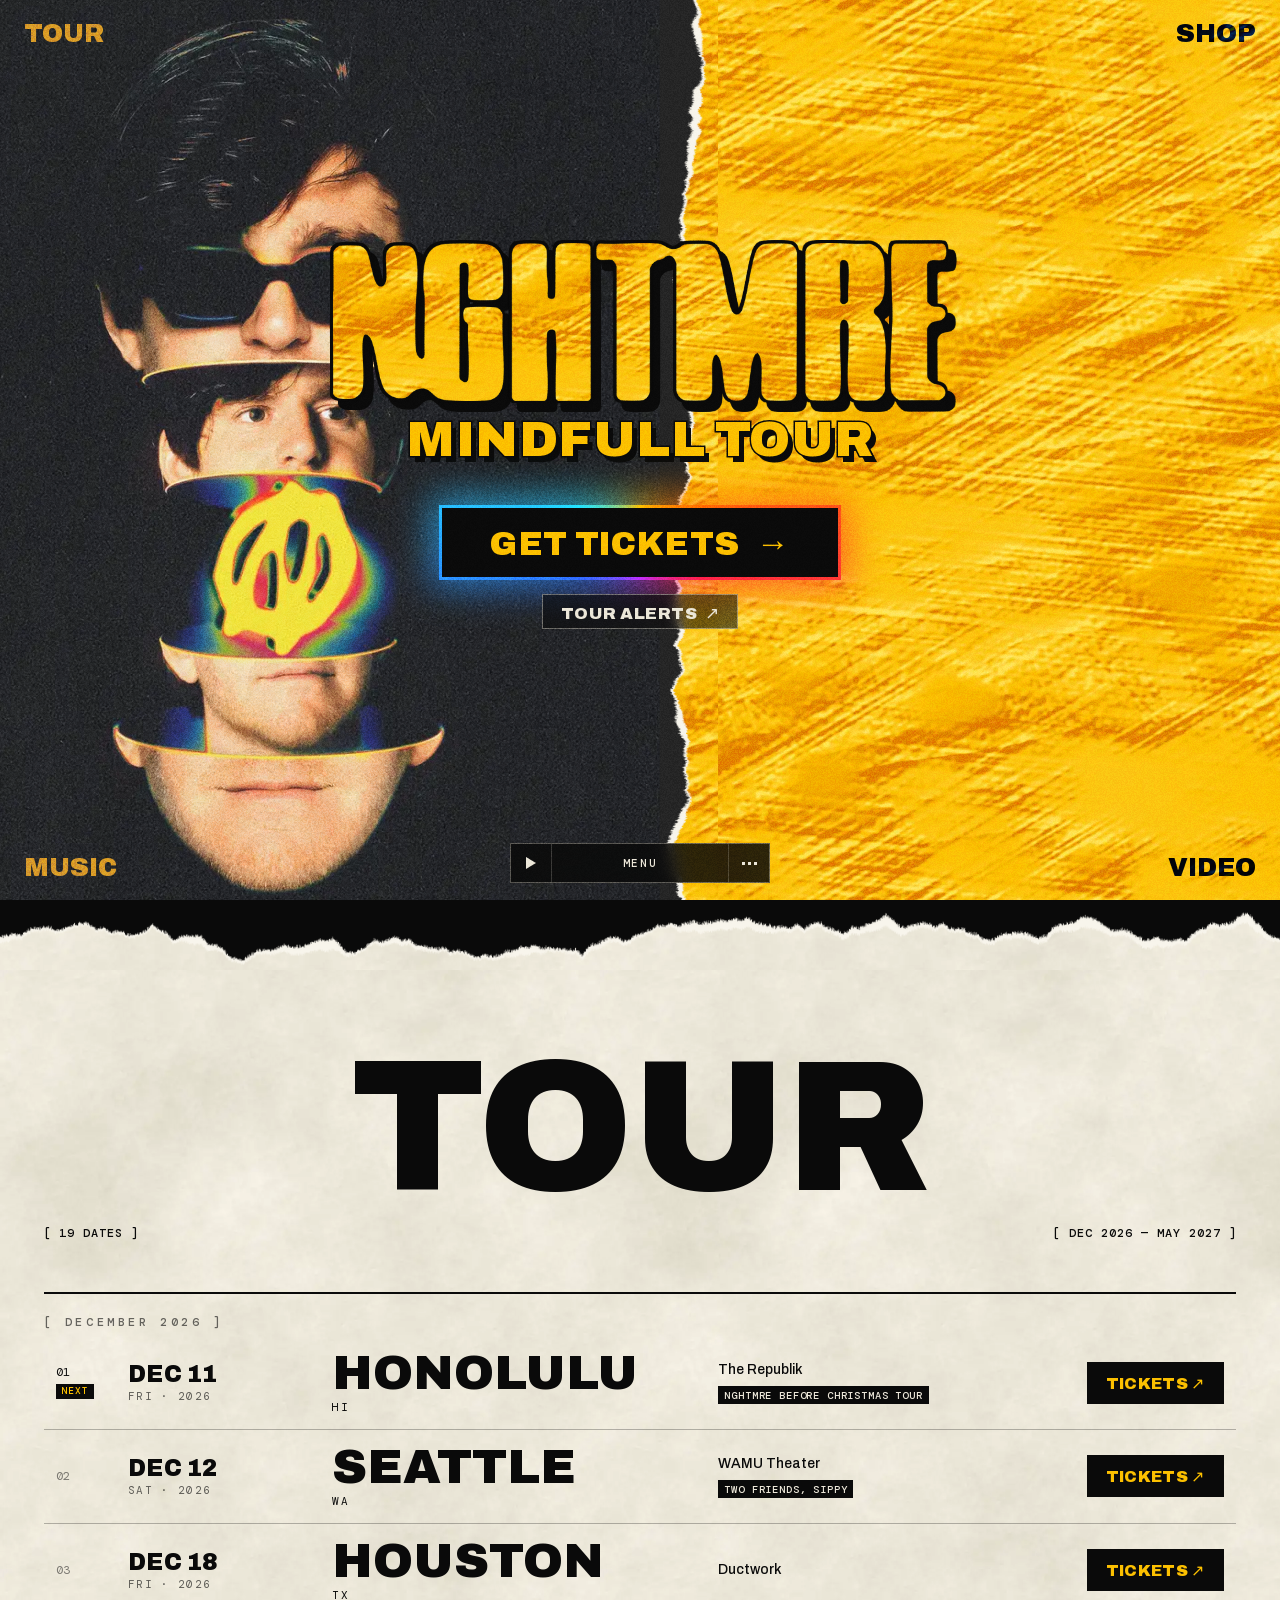
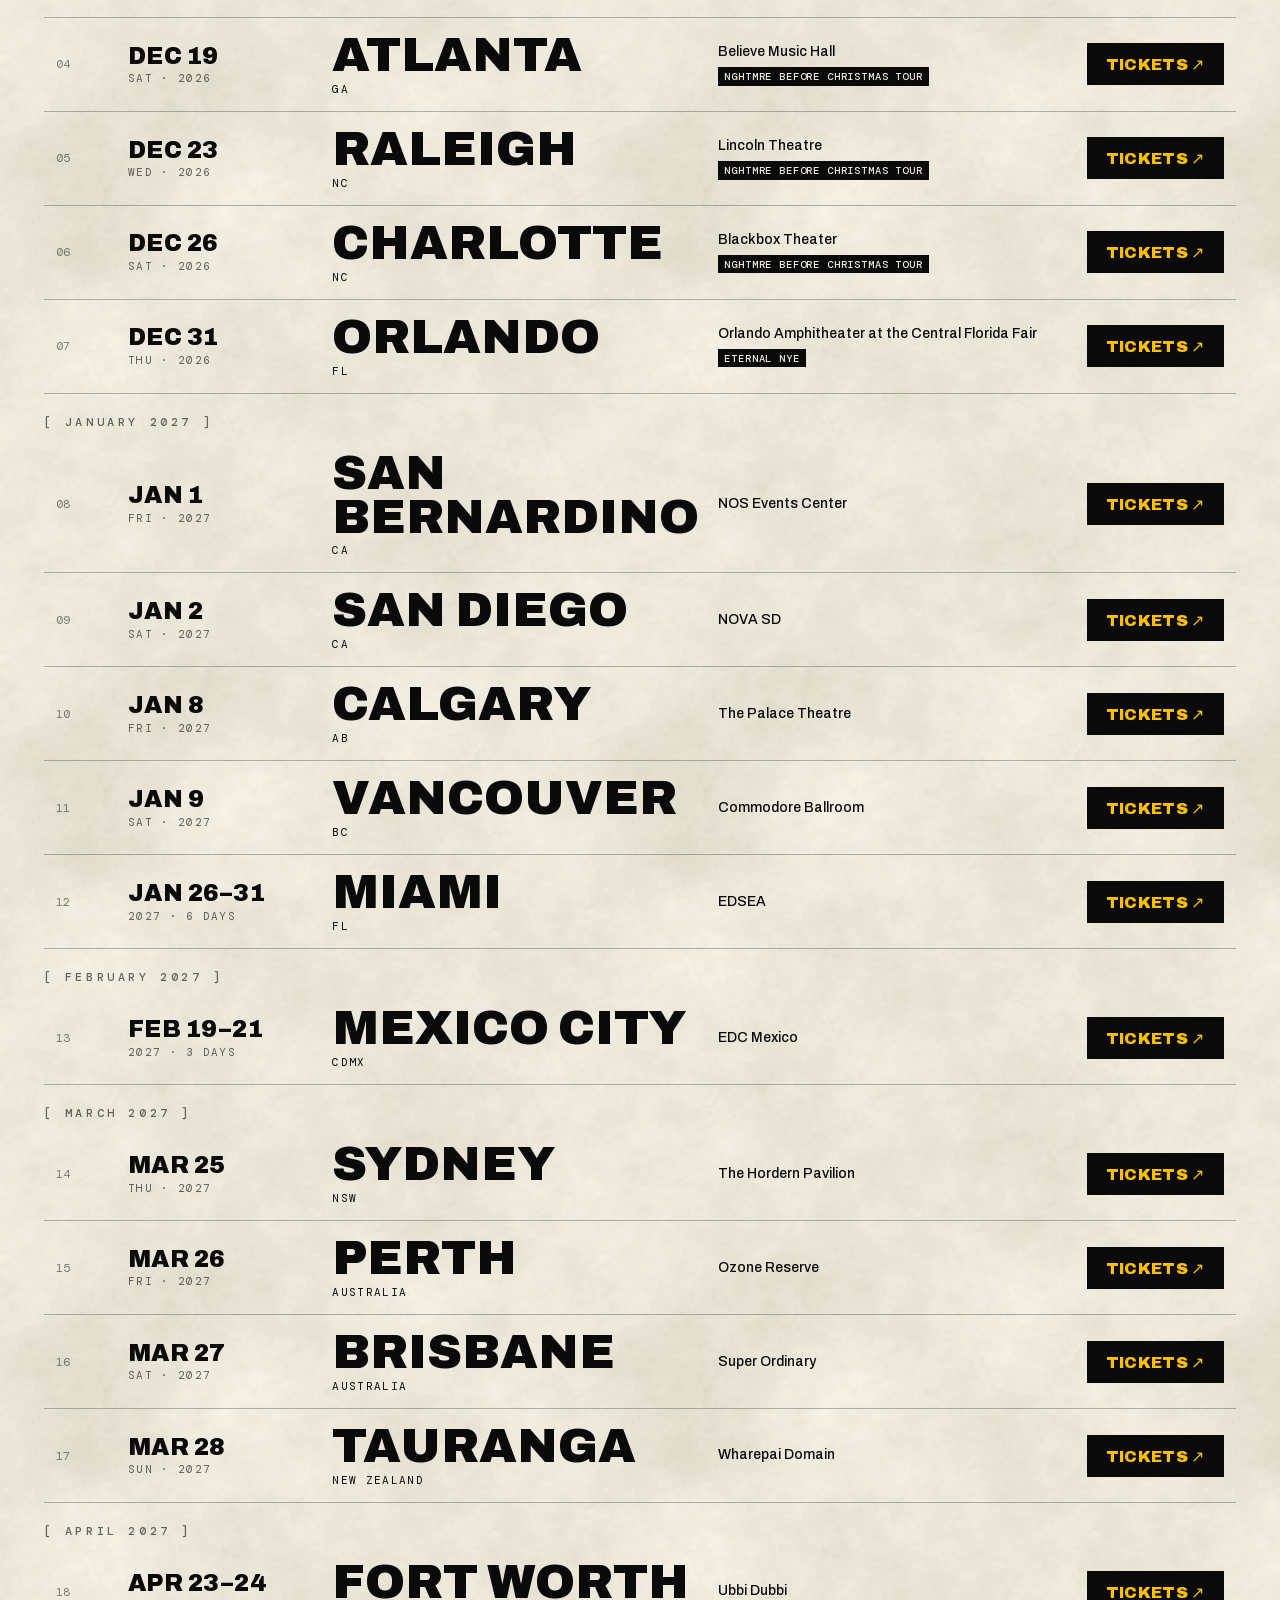
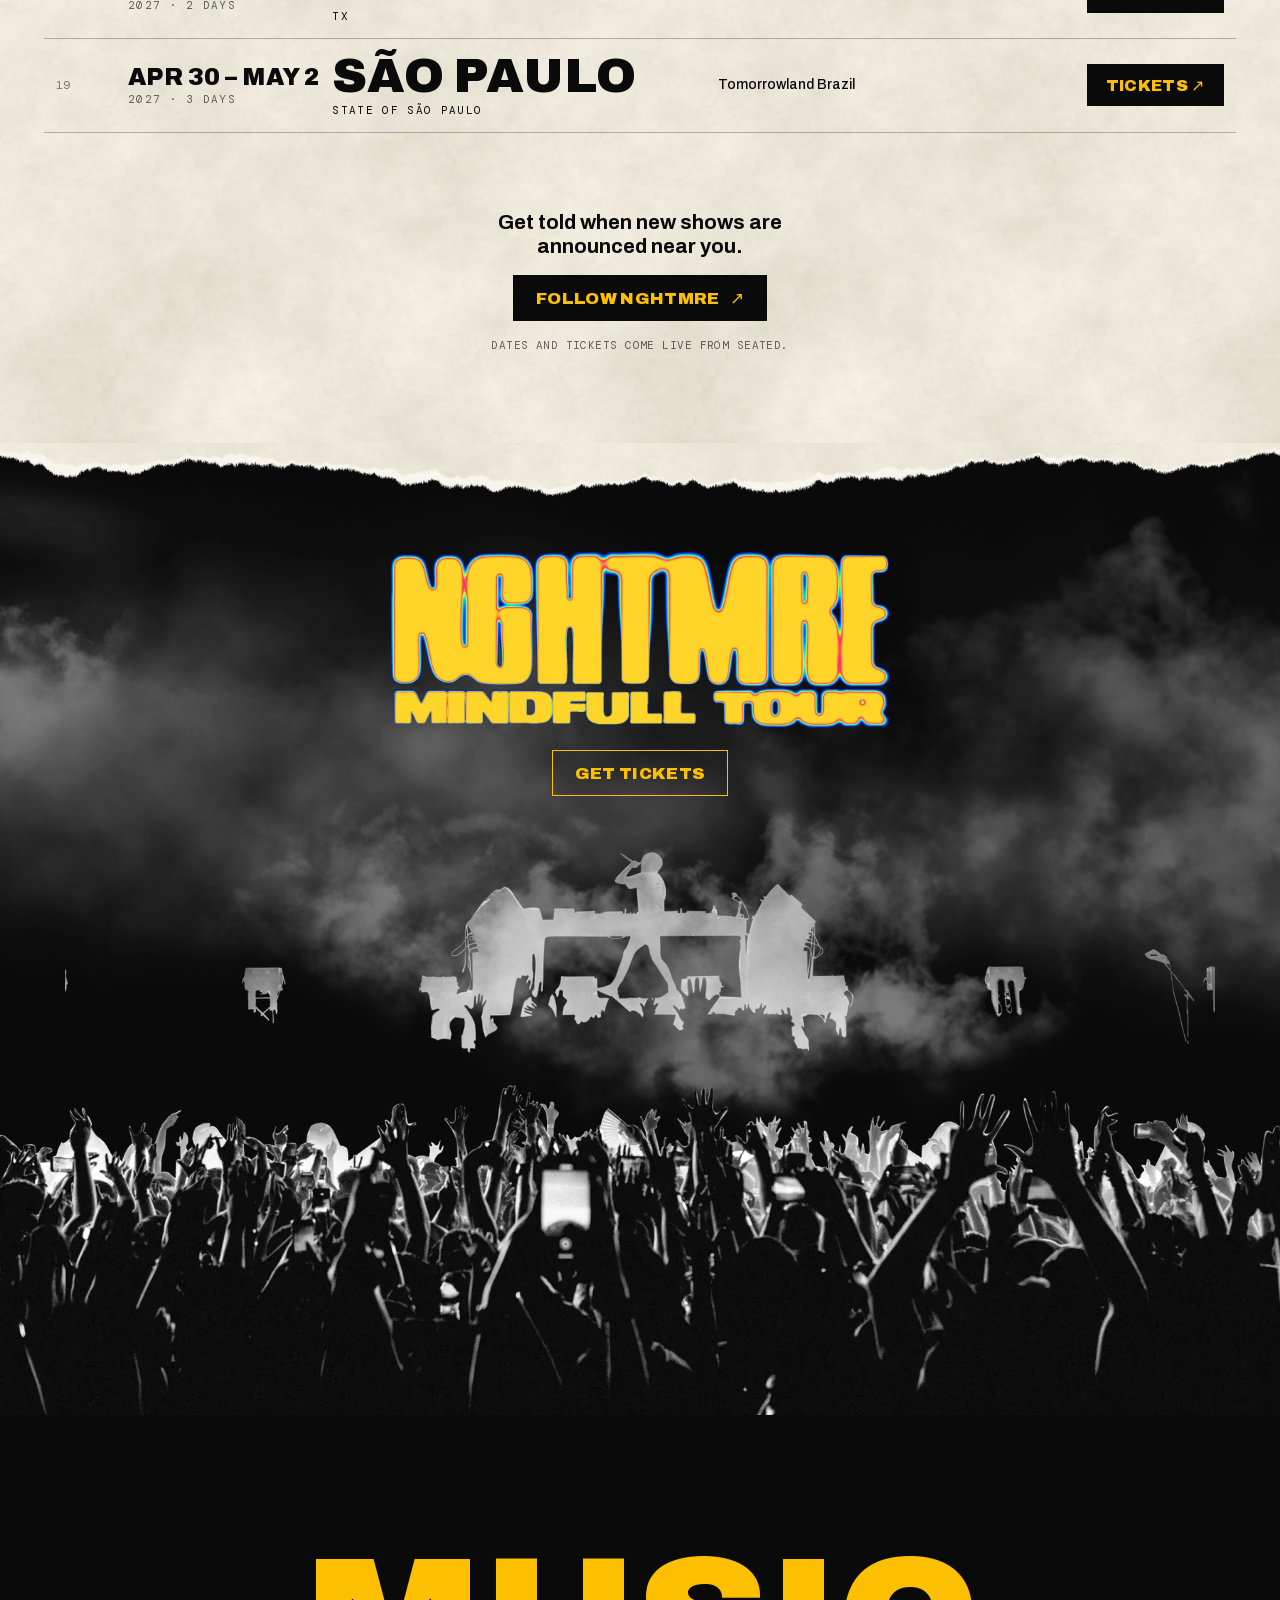
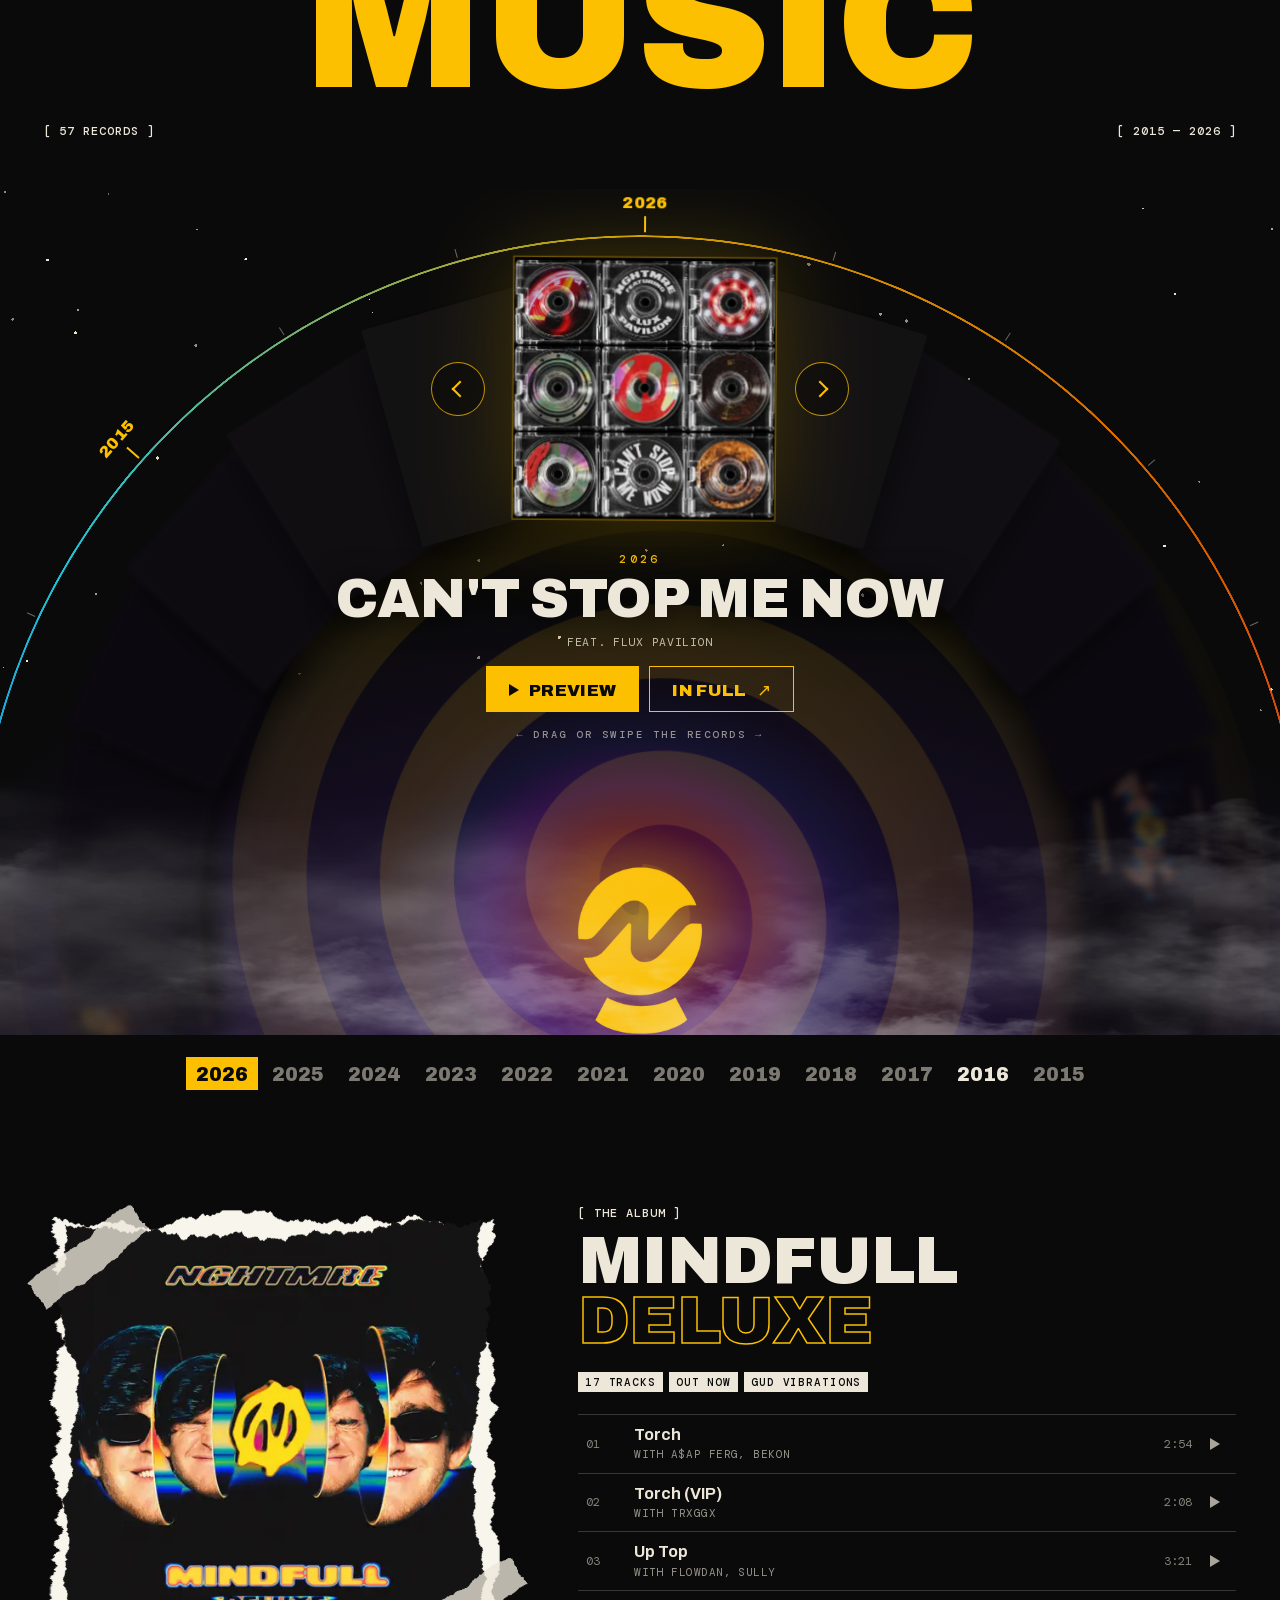
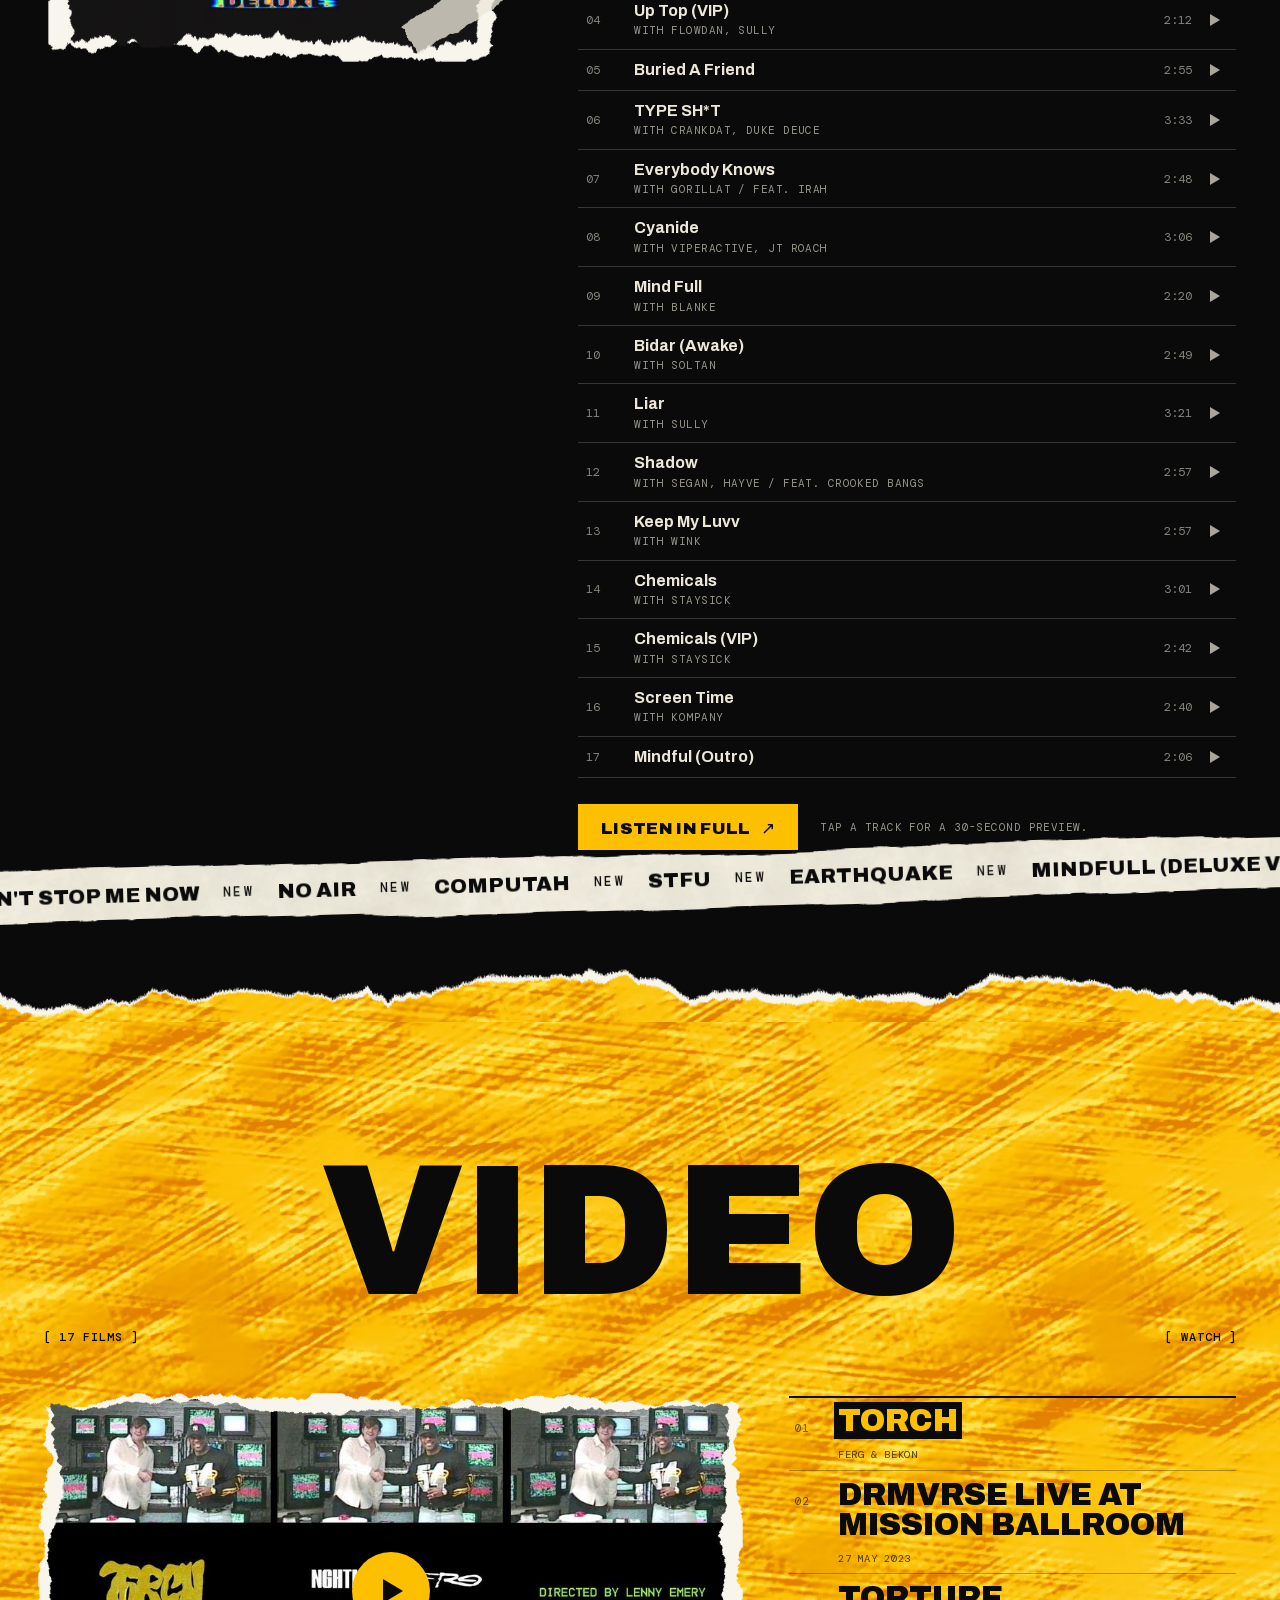
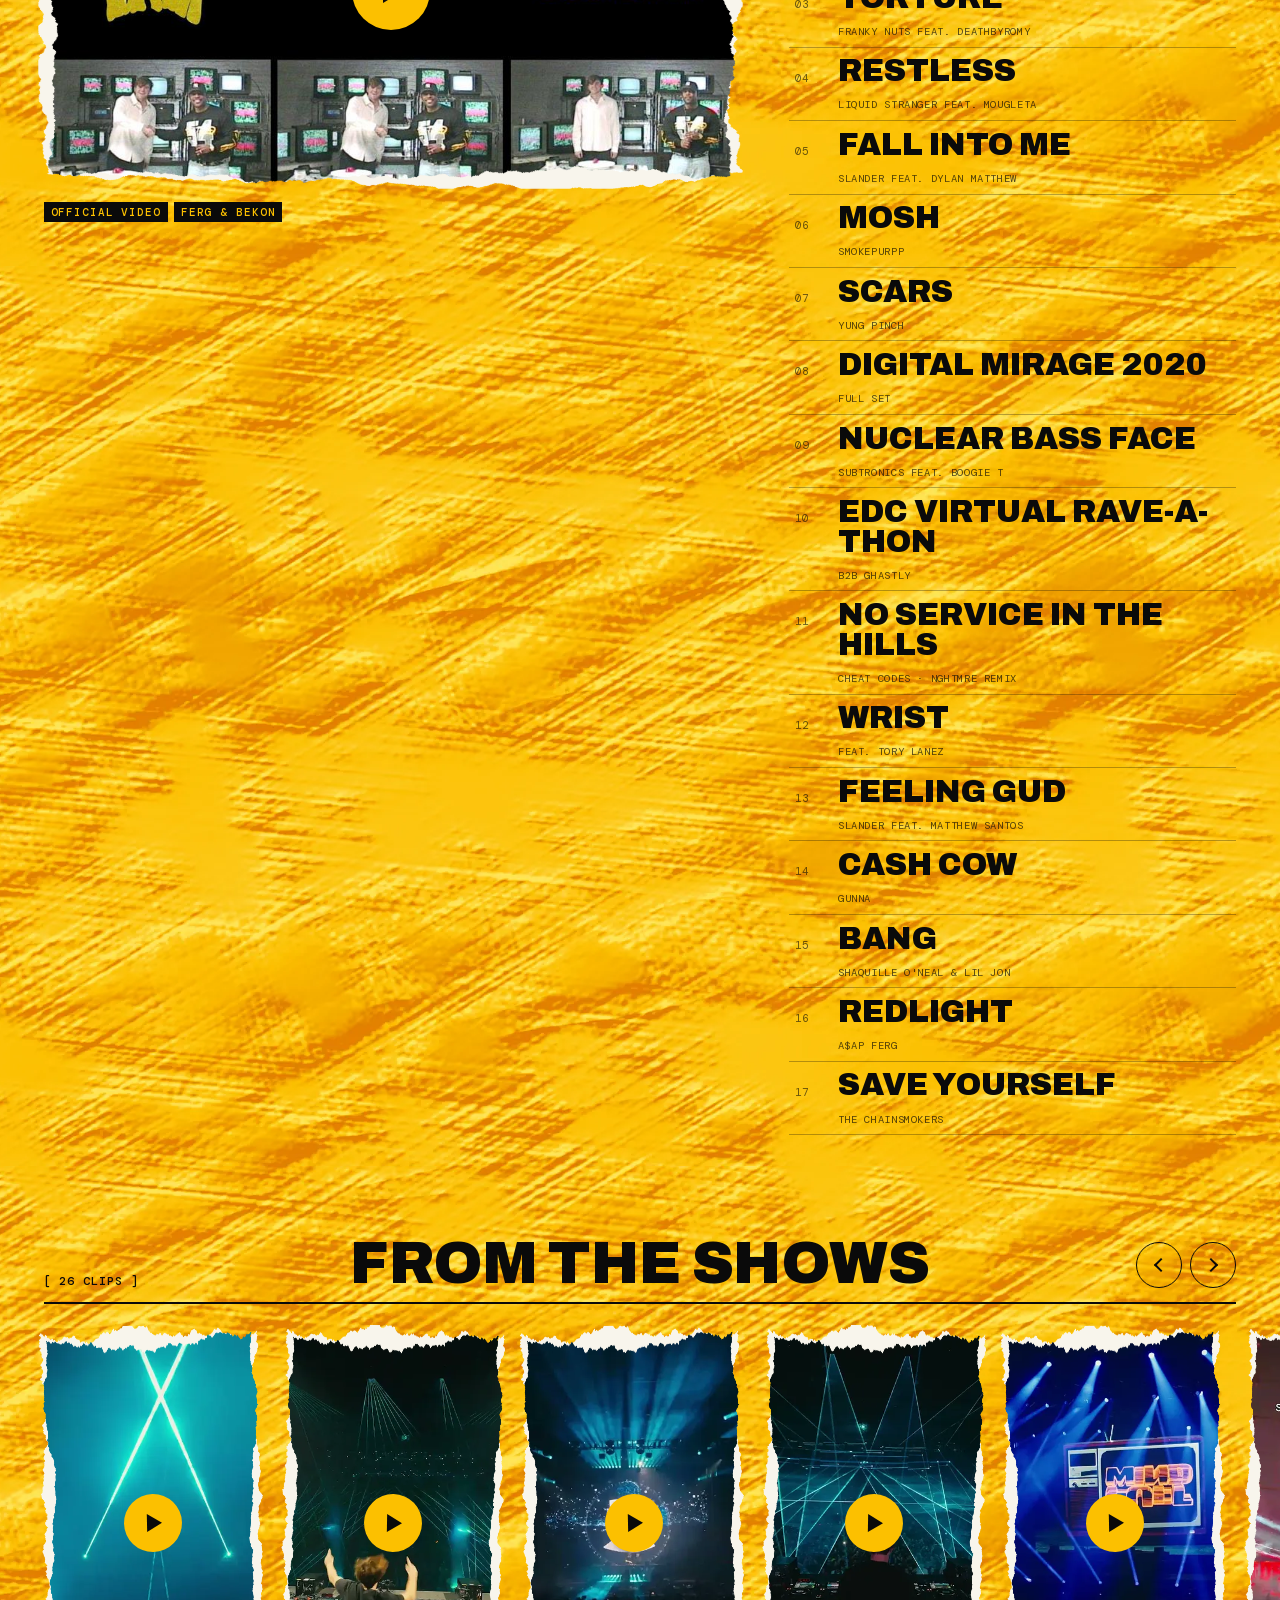
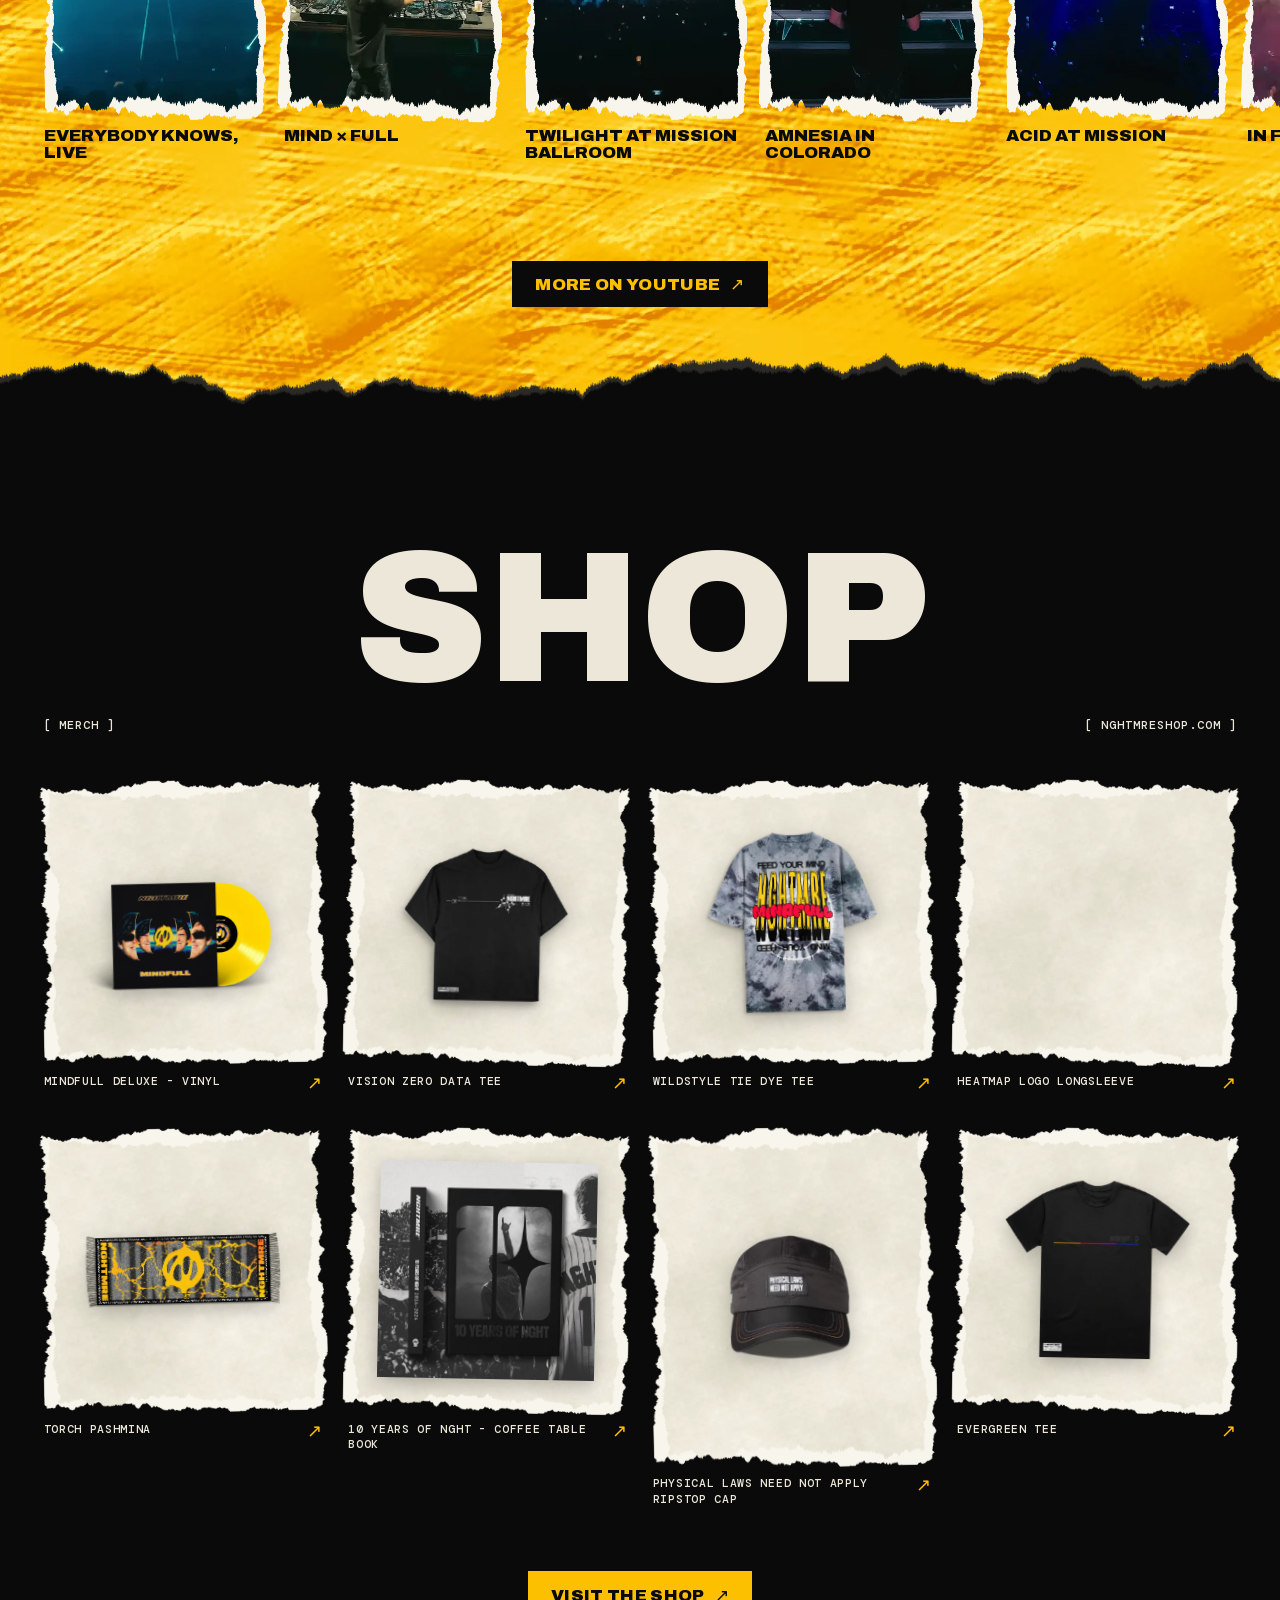
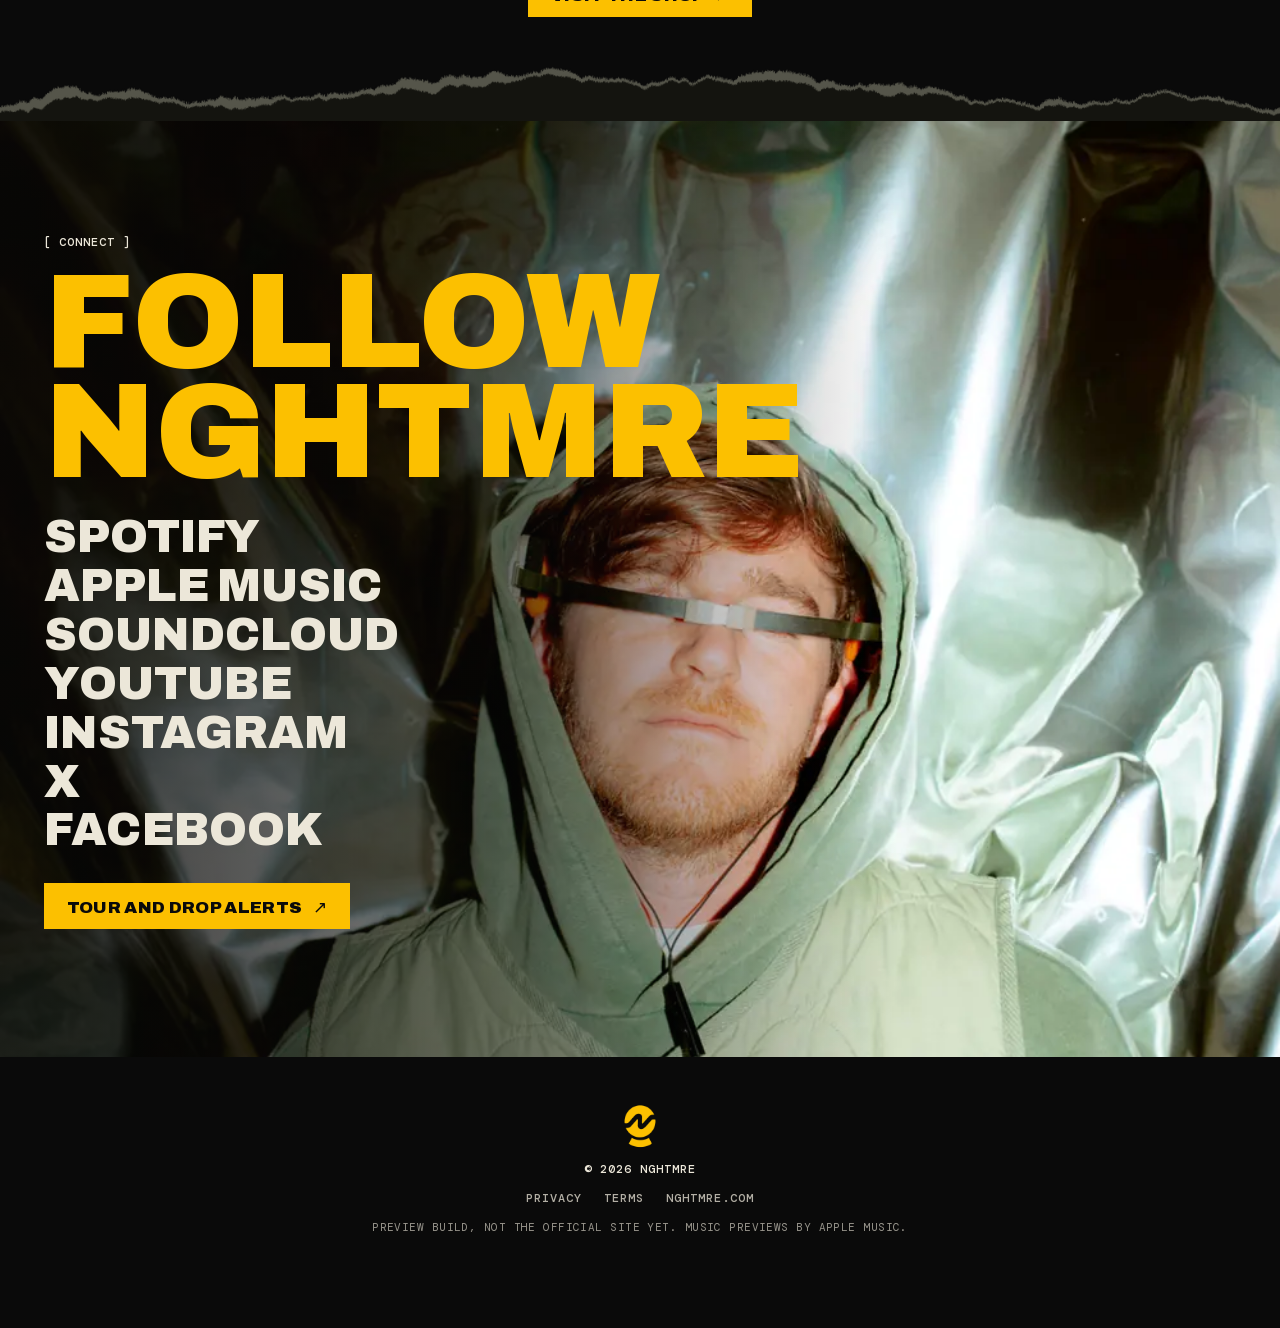
==== opus.html @ 7f33cc97 "Second take: masthead logo, a ticket, a thermal dream, and his orb for the records Landing - Logo is" ====
<!doctype html>
<html lang="en">
<head>
<meta charset="utf-8">
<meta name="viewport" content="width=device-width, initial-scale=1, viewport-fit=cover">
<meta name="robots" content="noindex">
<title>NGHTMRE</title>
<meta name="description" content="NGHTMRE. Mindfull Tour dates and tickets, music, videos and merch.">
<meta property="og:type" content="website">
<meta property="og:title" content="NGHTMRE: Mindfull Tour">
<meta property="og:description" content="Tour dates and tickets, music, videos and merch.">
<meta property="og:image" content="https://samsegan.github.io/nghtmre-site/img/share.jpg">
<meta property="og:image:width" content="1200">
<meta property="og:image:height" content="630">
<meta name="twitter:card" content="summary_large_image">
<meta name="theme-color" content="#0a0a0a">
<link rel="icon" href="data:image/svg+xml,%3Csvg xmlns='http://www.w3.org/2000/svg' viewBox='0 0 32 32'%3E%3Crect width='32' height='32' fill='%23fcc000'/%3E%3Cpath d='M8 23V9h3.400l6.200 8.200V9H21v14h-3.300l-6.300-8.300V23z' fill='%230a0a0a'/%3E%3C/svg%3E">
<link rel="preconnect" href="https://nghtmre.com" crossorigin>
<link rel="preload" href="https://nghtmre.com/cdn/shop/t/16/assets/DusterTM.woff" as="font" type="font/woff2" crossorigin>
<link rel="preload" href="https://nghtmre.com/cdn/shop/t/16/assets/bootzy.woff" as="font" type="font/woff2" crossorigin>
<link rel="preload" as="image" href="img/hero.webp" media="(min-width: 821px)">
<link rel="preload" as="image" href="img/hero-m.webp" media="(max-width: 820px)">
<link rel="stylesheet" href="css/styles-opus.css">
<script>document.documentElement.className = 'js';</script>
</head>
<body>

<a class="skip" href="#tour">Skip to the tour dates</a>

<svg class="defs" width="0" height="0" aria-hidden="true" focusable="false">
  <filter id="dreamwarp" x="-5%" y="-5%" width="110%" height="110%" color-interpolation-filters="sRGB">
    <feTurbulence id="dw-noise" type="fractalNoise" baseFrequency="0.005 0.02" numOctaves="2" seed="4" result="n"/>
    <feDisplacementMap id="dw-map" in="SourceGraphic" in2="n" scale="0" xChannelSelector="R" yChannelSelector="G"/>
  </filter>
</svg>

<!-- once past the dates, tickets stay one tap away -->
<a class="tix tix-float" id="tix-float" href="#tour" aria-hidden="true" tabindex="-1"><span>Get tickets</span></a>

<!-- film grain over everything -->
<div id="grain" aria-hidden="true"></div>

<!-- the four corners, as on nghtmre.com; they invert against whatever is behind them -->
<nav id="nav" aria-label="Sections">
  <a class="corner tl" href="#tour" data-sec="tour">Tour</a>
  <a class="corner tr" href="#shop" data-sec="shop">Shop</a>
  <a class="corner bl" href="#music" data-sec="music">Music</a>
  <a class="corner br" href="#video" data-sec="video">Video</a>
  <a class="nav-logo" href="#top" aria-label="NGHTMRE: back to the top"></a>
</nav>

<!-- the bag: what is picked from the shop, checked out on nghtmreshop.com -->
<button class="bag-btn" id="bag-btn" type="button" aria-controls="bag" aria-expanded="false" hidden>Bag <b id="bag-n">0</b></button>
<div class="bag" id="bag" role="dialog" aria-label="Your bag" hidden>
  <div class="bag-head">
    <span>Your bag</span>
    <button class="bag-x" type="button" aria-label="Close the bag">&times;</button>
  </div>
  <ul class="bag-list" id="bag-list"></ul>
  <div class="bag-foot">
    <p class="bag-sum"><span>Subtotal</span> <b id="bag-sum">$0</b></p>
    <a class="btn y solid bag-go" id="bag-go" href="https://nghtmreshop.com/cart" target="_blank" rel="noopener">Check out <span aria-hidden="true">&nearr;</span></a>
    <p class="fine">Checkout is on nghtmreshop.com, NGHTMRE's own store. Shipping and tax are added there.</p>
  </div>
</div>

<!-- bottom centre: the player and the dial -->
<div id="dock">
  <button class="dock-play" type="button" aria-label="Play a preview"><i aria-hidden="true"></i></button>
  <button class="dock-label" type="button" aria-expanded="false" aria-controls="dial">
    <span class="dock-text">Menu</span>
  </button>
  <button class="dock-more" type="button" aria-label="Open the menu" aria-expanded="false" aria-controls="dial"><i aria-hidden="true"></i></button>
  <span class="dock-bar" aria-hidden="true"></span>
</div>

<div id="dial" role="dialog" aria-label="Menu" hidden>
  <div class="dial-head">
    <span class="dial-sq" aria-hidden="true"></span>
    <span class="dial-title">NGHTMRE</span>
    <button class="dial-x" type="button" aria-label="Close the menu">&times;</button>
  </div>
  <div class="dial-face">
    <div class="dial-wheel">
      <a href="#tour" data-sec="tour"><b>1.</b> Tour</a>
      <a href="#music" data-sec="music"><b>2.</b> Music</a>
      <a href="#video" data-sec="video"><b>3.</b> Video</a>
      <a href="#shop" data-sec="shop"><b>4.</b> Shop</a>
      <a href="#connect" data-sec="connect"><b>5.</b> Connect</a>
      <a href="#top" data-sec="top">Top</a>
    </div>
    <span class="dial-ring" aria-hidden="true"></span>
    <span class="dial-dot" aria-hidden="true"></span>
    <button class="dial-play" type="button" aria-label="Play a preview"><i aria-hidden="true"></i></button>
  </div>
  <p class="dial-now"><span class="dial-now-k">Now</span> <span class="dial-now-v">Nothing playing</span></p>
  <div class="dial-foot">
    <a href="#tour">Tickets</a>
    <span class="dial-mark" aria-hidden="true"></span>
    <a href="https://laylo.com/nghtmre" target="_blank" rel="noopener">Follow</a>
  </div>
</div>

<main>

<div class="stack">

  <!-- ============ LANDING ============ -->
  <section id="top" class="hero" data-sec="top">
    <div class="hero-photo">
      <picture>
        <source media="(max-width: 820px)" srcset="img/hero-m.webp">
        <img src="img/hero.webp" alt="NGHTMRE: a portrait cut into stacked slices, with a melting smiley in the middle" width="1800" height="1800" fetchpriority="high">
      </picture>
    </div>
    <div class="hero-paint"><span class="vtear" aria-hidden="true"></span></div>

    <!-- the dream: a spiral and echoes of the logo, shown while it plays -->
    <svg class="hero-swirl" id="hero-swirl" viewBox="-100 -100 200 200" aria-hidden="true"></svg>
    <div class="hero-echo" id="hero-echo" aria-hidden="true"></div>

    <!-- the middle of the landing: his logo and the tour (tap them to dream), then tickets -->
    <div class="hero-lock">
      <h1 class="sr">NGHTMRE: Mindfull Tour</h1>
      <button class="hero-dream" id="hero-dream" type="button" aria-label="NGHTMRE, Mindfull Tour. Tap to dream.">
        <span class="hero-logo" aria-hidden="true"><i></i></span>
        <span class="hero-tour" aria-hidden="true">Mindfull Tour</span>
      </button>
      <div class="hero-btns">
        <a class="tix" href="#tour"><span>Get tickets <i aria-hidden="true">&rarr;</i></span></a>
        <a class="hero-alerts" href="https://laylo.com/nghtmre/A9tr65" target="_blank" rel="noopener">Tour alerts <span aria-hidden="true">&nearr;</span></a>
      </div>
    </div>
  </section>

  <!-- ============ TOUR ============ -->
  <section id="tour" class="tour" data-sec="tour">
    <span class="tear top a paper" aria-hidden="true"></span>

    <header class="sec-head">
      <p class="label" id="tour-count">[ Dates ]</p>
      <h2 class="mega">Tour</h2>
      <p class="label r" id="tour-span">[ 2026 &mdash; 27 ]</p>
    </header>

    <ol class="shows" id="shows">
      <li class="shows-wait">
        <a href="https://nghtmre.com/pages/tour">The dates are on nghtmre.com <span aria-hidden="true">&nearr;</span></a>
      </li>
    </ol>

    <div class="tour-foot">
      <p>Get told when new shows are announced near you.</p>
      <a class="btn solid" href="https://laylo.com/nghtmre" target="_blank" rel="noopener">Follow NGHTMRE <span aria-hidden="true">&nearr;</span></a>
      <p class="fine">Dates and tickets come live from Seated.</p>
    </div>

    <!-- the stage, the fog and the crowd from nghtmre.com -->
    <div class="scene" id="scene">
      <span class="tear bottom b paper" aria-hidden="true"></span>
      <img class="scene-stage" src="img/stage.webp" alt="" width="1600" height="1066" loading="lazy">
      <img class="scene-fog" src="img/fog.webp" alt="" width="1400" height="738" loading="lazy">
      <div class="scene-copy">
        <img class="scene-title" src="img/tour-title.webp" alt="NGHTMRE Mindfull Tour" width="1300" height="459" loading="lazy">
        <a class="btn y" href="#tour">Get tickets</a>
      </div>
      <img class="scene-crowd" src="img/crowd.webp" alt="" width="1800" height="1200" loading="lazy">
    </div>
  </section>

</div>

<!-- ============ MUSIC ============ -->
<section id="music" class="music" data-sec="music">
  <header class="sec-head">
    <p class="label" id="music-count">[ Records ]</p>
    <h2 class="mega">Music</h2>
    <p class="label r">[ 2015 &mdash; 2026 ]</p>
  </header>

  <!-- every record, on a wheel that turns round his crystal ball -->
  <div class="dream" id="dream">
    <div class="dream-stage" id="dream-stage" tabindex="0" aria-roledescription="carousel" aria-label="Every record. Drag or swipe sideways, or use the left and right arrow keys, to turn the wheel.">
      <span class="dream-sky" aria-hidden="true"></span>
      <svg class="dream-swirl" id="dream-swirl" viewBox="-100 -100 200 200" aria-hidden="true"><g class="sw-idle"><g class="sw-play" id="dream-arm"></g></g></svg>
      <div class="dream-rim" id="dream-rim" aria-hidden="true"></div>
      <span class="dream-ball" aria-hidden="true"></span>
      <ul class="dream-wheel" id="dream-wheel"></ul>
      <img class="dream-fog f1" src="img/fog.webp" alt="" width="1400" height="738" loading="lazy">
      <img class="dream-fog f2" src="img/fog.webp" alt="" width="1400" height="738" loading="lazy">
      <button class="dream-turn back" type="button" aria-label="Turn the wheel back one record"><i aria-hidden="true"></i></button>
      <button class="dream-turn fwd" type="button" aria-label="Turn the wheel on one record"><i aria-hidden="true"></i></button>
      <div class="dream-now" id="dream-now" aria-live="polite">
        <p class="dream-when" id="dream-when"></p>
        <h3 class="dream-title" id="dream-title"></h3>
        <p class="dream-who" id="dream-who"></p>
        <div class="dream-btns">
          <button class="btn y solid" type="button" id="dream-play"><span class="dp-i" aria-hidden="true"></span><span class="dp-t">Preview</span></button>
          <a class="btn y" id="dream-link" href="#" target="_blank" rel="noopener">In full <span aria-hidden="true">&nearr;</span></a>
        </div>
        <p class="dream-hint" aria-hidden="true"><span>&larr;</span> Drag or swipe the records <span>&rarr;</span></p>
      </div>
    </div>
    <ol class="dream-years" id="dream-years" aria-label="Jump to a year"></ol>
  </div>

  <div class="album" id="album">
    <div class="album-art">
      <div class="torn sq">
        <img id="album-img" src="art/mindfull-deluxe-version.webp" alt="MINDFULL (Deluxe Version) cover" width="520" height="520">
      </div>
      <span class="tape t1" aria-hidden="true"></span>
      <span class="tape t2" aria-hidden="true"></span>
    </div>
    <div class="album-body">
      <p class="label">[ The album ]</p>
      <h3 class="album-title">Mindfull <em>Deluxe</em></h3>
      <ul class="specs" id="album-specs">
        <li><span>17 tracks</span></li>
        <li><span>Out now</span></li>
        <li><span>Gud Vibrations</span></li>
      </ul>
      <ol class="tracks" id="tracks"></ol>
      <div class="album-foot">
        <a class="btn y solid" id="album-link" href="https://album.link/i/1887643726" target="_blank" rel="noopener">Listen in full <span aria-hidden="true">&nearr;</span></a>
        <p class="fine">Tap a track for a 30-second preview.</p>
      </div>
    </div>
  </div>

  <!-- the same records as a grid, for ?records=grid -->
  <div class="grid-view" id="grid-view" hidden>
    <div class="cat-head">
      <p class="label">[ Every record ]</p>
      <p class="label r">Tap a sleeve to hear it</p>
    </div>
    <ul class="cat" id="cat"></ul>
    <div class="cat-more">
      <button class="btn y" type="button" id="cat-all">View all</button>
    </div>
  </div>
</section>

<!-- torn strip of the newest records -->
<div class="strip" aria-hidden="true"><div class="strip-in"><div class="strip-run" id="strip-run"></div></div></div>

<!-- ============ VIDEO ============ -->
<section id="video" class="video" data-sec="video">
  <span class="tear top c paint" aria-hidden="true"></span>

  <header class="sec-head">
    <p class="label" id="video-count">[ Films ]</p>
    <h2 class="mega">Video</h2>
    <p class="label r">[ Watch ]</p>
  </header>

  <div class="vid">
    <div class="vid-stage">
      <div class="torn wide" id="vid-frame"></div>
      <p class="vid-meta" id="vid-meta"></p>
    </div>
    <ol class="vid-list" id="vid-list"></ol>
  </div>
  <!-- his YouTube Shorts: moments from the shows, played in the page -->
  <div class="clips" id="clips">
    <div class="clips-head">
      <p class="label" id="clips-count">[ Clips ]</p>
      <h3 class="clips-title">From the shows</h3>
      <div class="clips-turn">
        <button type="button" class="clips-b back" aria-label="Earlier clips"><i aria-hidden="true"></i></button>
        <button type="button" class="clips-b fwd" aria-label="More clips"><i aria-hidden="true"></i></button>
      </div>
    </div>
    <ul class="clips-run" id="clips-run"></ul>
  </div>

  <div class="vid-more">
    <a class="btn solid" href="https://www.youtube.com/@NGHTMRE" target="_blank" rel="noopener">More on YouTube <span aria-hidden="true">&nearr;</span></a>
  </div>
</section>

<!-- ============ SHOP ============ -->
<section id="shop" class="shop" data-sec="shop">
  <span class="tear top a ink" aria-hidden="true"></span>

  <header class="sec-head">
    <p class="label">[ Merch ]</p>
    <h2 class="mega">Shop</h2>
    <p class="label r" id="shop-state">[ nghtmreshop.com ]</p>
  </header>

  <ul class="merch" id="merch"></ul>
  <div class="shop-more">
    <a class="btn y solid" href="https://nghtmreshop.com" target="_blank" rel="noopener">Visit the shop <span aria-hidden="true">&nearr;</span></a>
  </div>
</section>

<!-- ============ CONNECT ============ -->
<section id="connect" class="connect" data-sec="connect">
  <span class="tear top b foil" aria-hidden="true"></span>
  <picture class="connect-bg">
    <source media="(max-width: 820px)" srcset="img/foil-m.webp">
    <img src="img/foil.webp" alt="NGHTMRE in a green hooded jacket and a visor, in front of crumpled silver foil" width="2000" height="1604" loading="lazy">
  </picture>

  <div class="connect-in">
    <p class="label">[ Connect ]</p>
    <h2 class="connect-title">Follow<br>NGHTMRE</h2>
    <ul class="socials">
      <li><a href="https://open.spotify.com/artist/76M2Ekj8bG8W7X2nbx2CpF" target="_blank" rel="noopener"><span>Spotify</span></a></li>
      <li><a href="https://music.apple.com/us/artist/nghtmre/910641213" target="_blank" rel="noopener"><span>Apple Music</span></a></li>
      <li><a href="https://soundcloud.com/nghtmre" target="_blank" rel="noopener"><span>SoundCloud</span></a></li>
      <li><a href="https://www.youtube.com/@NGHTMRE" target="_blank" rel="noopener"><span>YouTube</span></a></li>
      <li><a href="https://www.instagram.com/nghtmre" target="_blank" rel="noopener"><span>Instagram</span></a></li>
      <li><a href="https://twitter.com/NGHTMRE" target="_blank" rel="noopener"><span>X</span></a></li>
      <li><a href="https://www.facebook.com/nghtmre/" target="_blank" rel="noopener"><span>Facebook</span></a></li>
    </ul>
    <a class="btn y solid" href="https://laylo.com/nghtmre" target="_blank" rel="noopener">Tour and drop alerts <span aria-hidden="true">&nearr;</span></a>
  </div>
</section>

</main>

<footer class="foot">
  <span class="foot-mark" aria-hidden="true"></span>
  <p>&copy; <span id="year">2026</span> NGHTMRE</p>
  <p class="foot-links">
    <a href="https://nghtmre.com/pages/privacy-policy" target="_blank" rel="noopener">Privacy</a>
    <a href="https://nghtmre.com/pages/terms-of-service" target="_blank" rel="noopener">Terms</a>
    <a href="https://nghtmre.com/" target="_blank" rel="noopener">nghtmre.com</a>
  </p>
  <p class="fine">Preview build, not the official site yet. Music previews by Apple Music.</p>
</footer>

<noscript><p class="noscript">This page fills in its dates, records and videos with JavaScript. Everything is also on <a href="https://nghtmre.com/">nghtmre.com</a>.</p></noscript>

<script src="js/data-opus.js"></script>
<script src="js/app-opus.js"></script>
</body>
</html>
---- css/styles-opus.css ----
/* NGHTMRE. Yellow on black from nghtmre.com; torn paper and thick paint after
   dieantwoord.com; big type, bracket labels and the sheet that slides over the
   picture after indigo-laboratory.it; the dial and hairline panels after
   theearthcries.com. */

/* NGHTMRE's own type, loaded from nghtmre.com where his licence covers it:
   DusterTM (the wide titles: MUSIC, VIDEOS, 2026 TOUR), Bootzy (the corner
   links and buttons, "FOLLOW NGHTMRE") and Alte Haas Grotesk (the tour list).
   Archivo stays as the fallback if nghtmre.com's files ever move. */
@font-face { font-family: "DusterTM"; src: url(https://nghtmre.com/cdn/shop/t/16/assets/DusterTM.woff), url(https://nghtmre.com/cdn/shop/t/16/assets/DusterTM.otf); font-weight: 1 1000; font-display: swap; }
@font-face { font-family: "Bootzy"; src: url(https://nghtmre.com/cdn/shop/t/16/assets/bootzy.woff), url(https://nghtmre.com/cdn/shop/t/16/assets/Bootzy.otf); font-weight: 1 1000; font-display: swap; }
@font-face { font-family: "Alte Haas Grotesk"; src: url(https://nghtmre.com/cdn/shop/t/16/assets/AlteHaasGroteskRegular.woff); font-weight: 1 599; font-display: swap; }
@font-face { font-family: "Alte Haas Grotesk"; src: url(https://nghtmre.com/cdn/shop/t/16/assets/AlteHaasGroteskBold.woff); font-weight: 600 1000; font-display: swap; }
@font-face { font-family: "Archivo"; src: url(../fonts/archivo-var.woff2) format("woff2"); font-weight: 100 900; font-stretch: 62% 125%; font-display: swap; }
@font-face { font-family: "DM Mono"; src: url(../fonts/dm-mono-400.woff2) format("woff2"); font-weight: 400; font-display: swap; }
@font-face { font-family: "DM Mono"; src: url(../fonts/dm-mono-500.woff2) format("woff2"); font-weight: 500; font-display: swap; }

:root {
  --y: #fcc000;
  --ink: #0a0a0a;
  --paper: #ece7d9;
  --fibre: #f8f5ec;
  --line: rgba(236, 231, 217, .2);
  --sans: "Alte Haas Grotesk", "Archivo", "Helvetica Neue", Arial, sans-serif;
  --wide: "DusterTM", "Archivo", "Arial Black", sans-serif;     /* his titles */
  --tall: "Bootzy", "Archivo", "Arial Narrow", sans-serif;      /* his links and buttons */
  --mono: "DM Mono", ui-monospace, "SF Mono", Menlo, monospace;
  --pad: clamp(16px, 3.4vw, 56px);
  --th: clamp(40px, 5.4vw, 84px);          /* height of a torn edge */
  --edge: clamp(14px, 1.3vw, 22px);        /* corner labels' distance from the screen edge */
}

*, *::before, *::after { box-sizing: border-box; }
html { -webkit-text-size-adjust: 100%; scroll-behavior: smooth; scroll-padding-top: 0; }
body { margin: 0; background: var(--ink); color: var(--paper); font-family: var(--sans); font-size: 16px; line-height: 1.4; -webkit-font-smoothing: antialiased; font-synthesis: none; overflow-x: hidden; }
img { display: block; max-width: 100%; height: auto; }
a { color: inherit; }
button { font: inherit; color: inherit; background: none; border: 0; padding: 0; cursor: pointer; }
h1, h2, h3, p, ul, ol { margin: 0; padding: 0; }
ul, ol { list-style: none; }
:focus-visible { outline: 2px solid currentColor; outline-offset: 3px; }
::selection { background: var(--y); color: var(--ink); }

.sr { position: absolute; width: 1px; height: 1px; overflow: hidden; clip-path: inset(50%); white-space: nowrap; }
.defs { position: absolute; width: 0; height: 0; overflow: hidden; }
.skip { position: fixed; left: 50%; top: 8px; transform: translate(-50%, -200%); z-index: 100; background: var(--y); color: var(--ink); padding: 10px 16px; font: 500 13px var(--mono); text-transform: uppercase; }
.skip:focus { transform: translate(-50%, 0); }
.noscript { padding: 24px var(--pad); font: 14px var(--mono); background: var(--y); color: var(--ink); }

#grain { position: fixed; inset: 0; z-index: 90; pointer-events: none; background: url(../tex/grain.png); background-size: 220px; opacity: .5; mix-blend-mode: overlay; }

/* ---------- small parts ---------- */

.label { font: 500 12px/1.2 var(--mono); letter-spacing: .08em; text-transform: uppercase; }
.fine { font: 400 11px/1.5 var(--mono); letter-spacing: .04em; text-transform: uppercase; opacity: .62; }
.spaced { font: 500 clamp(11px, 1vw, 14px)/1.3 var(--mono); letter-spacing: .5em; text-transform: uppercase; }

.btn { display: inline-flex; align-items: center; gap: .6em; min-height: 46px; padding: 2px 22px 0; border: 1.5px solid currentColor; font: 900 17px/1 var(--tall); letter-spacing: .02em; text-transform: uppercase; text-decoration: none; white-space: nowrap; transition: background .18s, color .18s, transform .18s; }
.btn.solid { background: var(--ink); color: var(--y); border-color: var(--ink); }
.btn:hover { background: var(--ink); color: var(--y); transform: translate(-2px, -2px); box-shadow: 4px 4px 0 currentColor; }
.btn.solid:hover { background: transparent; color: var(--ink); box-shadow: 4px 4px 0 var(--ink); }
.btn.y { color: var(--y); }
.btn.y:hover { background: var(--y); color: var(--ink); box-shadow: 4px 4px 0 var(--paper); }
.btn.y.solid { background: var(--y); color: var(--ink); border-color: var(--y); }
.btn.y.solid:hover { background: transparent; color: var(--y); box-shadow: 4px 4px 0 var(--y); }

/* print that has been eaten away */
.erode { -webkit-mask: url(../tex/grunge.png) 0 0 / 520px; mask: url(../tex/grunge.png) 0 0 / 520px; }

/* a torn edge. Two layers: the white fibre of the paper, then the sheet itself */
.tear { position: absolute; left: 0; right: 0; height: var(--th); pointer-events: none; z-index: 3; }
.tear.top { bottom: calc(100% - 1px); }
.tear.bottom { top: calc(100% - 1px); transform: scaleY(-1); }
.tear::before, .tear::after { content: ""; position: absolute; inset: 0; -webkit-mask-repeat: repeat-x; mask-repeat: repeat-x; -webkit-mask-size: auto 100%; mask-size: auto 100%; }
.tear::before { background: var(--fibre); }
.tear.a::before { -webkit-mask-image: url(../tex/tear-a-f.png); mask-image: url(../tex/tear-a-f.png); }
.tear.a::after { -webkit-mask-image: url(../tex/tear-a.png); mask-image: url(../tex/tear-a.png); }
.tear.b::before { -webkit-mask-image: url(../tex/tear-b-f.png); mask-image: url(../tex/tear-b-f.png); }
.tear.b::after { -webkit-mask-image: url(../tex/tear-b.png); mask-image: url(../tex/tear-b.png); }
.tear.c::before { -webkit-mask-image: url(../tex/tear-c-f.png); mask-image: url(../tex/tear-c-f.png); }
.tear.c::after { -webkit-mask-image: url(../tex/tear-c.png); mask-image: url(../tex/tear-c.png); }
.tear.paper::after { background: var(--paper) url(../tex/paper.webp); background-size: 600px; }
.tear.paint::after { background: var(--y) url(../tex/paint.webp); background-size: 900px; }
.tear.ink::after { background: var(--ink); }
.tear.ink::before { background: #2a2925; }
.tear.foil::after { background: #14140f; }
.tear.foil::before { background: #55554a; }

/* a sheet torn on all four sides */
.torn { position: relative; }
.torn::before { content: ""; position: absolute; inset: -1.2%; background: var(--fibre); -webkit-mask: url(../tex/frame-sq-f.png) center / 100% 100% no-repeat; mask: url(../tex/frame-sq-f.png) center / 100% 100% no-repeat; }
.torn > * { position: relative; width: 100%; -webkit-mask: url(../tex/frame-sq.png) center / 100% 100% no-repeat; mask: url(../tex/frame-sq.png) center / 100% 100% no-repeat; }
.torn.wide::before { -webkit-mask-image: url(../tex/frame-wide-f.png); mask-image: url(../tex/frame-wide-f.png); inset: -.8%; }
.torn.wide > * { -webkit-mask-image: url(../tex/frame-wide.png); mask-image: url(../tex/frame-wide.png); }

.tape { position: absolute; width: 30%; height: 9%; background: rgba(236, 231, 217, .78); box-shadow: 0 1px 2px rgba(0, 0, 0, .3); -webkit-mask: url(../tex/frame-strip.png) center / 100% 100% no-repeat; mask: url(../tex/frame-strip.png) center / 100% 100% no-repeat; }

/* section heads: [label]  WORD  [label] */
.sec-head { display: grid; grid-template-columns: 1fr 1fr; align-items: end; gap: 14px 16px; padding: clamp(56px, 9vw, 130px) var(--pad) clamp(28px, 4vw, 60px); }
.sec-head .r { text-align: right; }
.sec-head .label { white-space: nowrap; }
.mega { font: 900 clamp(3.4rem, 14.6vw, 15rem)/.86 var(--wide); letter-spacing: -.01em; text-transform: uppercase; text-align: center; padding: .08em .04em .02em; grid-column: 1 / -1; grid-row: 1; min-width: 0; }

/* ---------- the four corners ---------- */

#nav .corner, .nav-logo { position: fixed; z-index: 60; mix-blend-mode: difference; }
#nav .corner { color: var(--y); font: 900 clamp(1.15rem, 2vw, 1.95rem)/1 var(--tall); letter-spacing: 0; text-transform: uppercase; text-decoration: none; padding: .16em .3em .12em; transition: background .15s, color .15s; }
#nav .tl { left: var(--edge); top: var(--edge); }
#nav .tr { right: var(--edge); top: var(--edge); }
#nav .bl { left: var(--edge); bottom: var(--edge); }
#nav .br { right: var(--edge); bottom: var(--edge); }
#nav .corner:hover, #nav .corner.on { background: var(--y); color: #000; }
.nav-logo { left: 50%; top: calc(var(--edge) - 2px); width: clamp(120px, 12vw, 190px); aspect-ratio: 1299 / 321; transform: translateX(-50%); background: var(--y); -webkit-mask: url(../img/logo.png) center / contain no-repeat; mask: url(../img/logo.png) center / contain no-repeat; opacity: 0; pointer-events: none; transition: opacity .3s; }
.past-hero .nav-logo { opacity: 1; pointer-events: auto; }

/* ---------- dock ---------- */

#dock { position: fixed; z-index: 70; left: 50%; bottom: var(--edge); transform: translateX(-50%); display: grid; grid-template-columns: 40px minmax(0, 1fr) 40px; align-items: stretch; width: min(260px, calc(100vw - 2 * var(--edge) - 190px)); min-width: 150px; height: 40px; background: rgba(10, 10, 10, .86); border: 1px solid rgba(236, 231, 217, .34); color: var(--paper); -webkit-backdrop-filter: blur(8px); backdrop-filter: blur(8px); }
#dock button { display: grid; place-items: center; min-width: 0; }
#dock button:hover { background: rgba(236, 231, 217, .12); }
.dock-play i { width: 0; height: 0; border-style: solid; border-width: 6px 0 6px 10px; border-color: transparent transparent transparent var(--paper); }
.playing .dock-play i, .playing .dial-play i { width: 10px; height: 10px; border: 0; background: var(--y); }
.dock-label { border-left: 1px solid rgba(236, 231, 217, .2) !important; border-right: 1px solid rgba(236, 231, 217, .2) !important; padding: 0 10px !important; overflow: hidden; }
.dock-text { display: block; max-width: 100%; overflow: hidden; white-space: nowrap; text-overflow: ellipsis; font: 500 11px/1 var(--mono); letter-spacing: .14em; text-transform: uppercase; }
.dock-more i, .dock-more i::before, .dock-more i::after { display: block; width: 3px; height: 3px; background: var(--paper); }
.dock-more i { position: relative; }
.dock-more i::before, .dock-more i::after { content: ""; position: absolute; top: 0; }
.dock-more i::before { left: -6px; }
.dock-more i::after { left: 6px; }
.dock-bar { position: absolute; left: 0; bottom: -1px; height: 2px; width: 100%; background: var(--y); transform-origin: 0 50%; transform: scaleX(var(--p, 0)); }

/* ---------- dial ---------- */

#dial { position: fixed; z-index: 80; left: 50%; bottom: calc(var(--edge) + 52px); width: min(340px, calc(100vw - 24px)); transform: translateX(-50%); background: rgba(12, 12, 11, .94); border: 1px solid rgba(236, 231, 217, .34); color: var(--paper); font: 500 11px/1 var(--mono); letter-spacing: .14em; text-transform: uppercase; -webkit-backdrop-filter: blur(14px); backdrop-filter: blur(14px); transition: opacity .2s, transform .25s cubic-bezier(.2, .8, .2, 1); }
#dial[hidden] { display: block; visibility: hidden; opacity: 0; transform: translateX(-50%) translateY(14px) scale(.96); pointer-events: none; transition: opacity .15s, transform .15s, visibility 0s .15s; }
.dial-head { display: grid; grid-template-columns: 42px 1fr 42px; align-items: center; height: 42px; border-bottom: 1px solid var(--line); text-align: center; }
.dial-sq { width: 9px; height: 9px; background: var(--paper); justify-self: center; }
.dial-title { opacity: .7; }
.dial-x { font: 400 22px/1 Arial, sans-serif; height: 100%; }
.dial-x:hover { color: var(--y); }
.dial-face { position: relative; height: 300px; overflow: hidden; }
.dial-wheel { position: absolute; left: 50%; top: 50%; width: 0; height: 0; transform: rotate(var(--rot, 0deg)); transition: transform .5s cubic-bezier(.3, 1.2, .4, 1); }
.dial-wheel a { position: absolute; right: 0; top: 0; width: 150px; margin-top: -14px; padding: 9px 66px 9px 0; text-align: right; white-space: nowrap; text-decoration: none; transform-origin: 100% 50%; transform: rotate(var(--a)); opacity: .5; transition: opacity .2s, color .2s; }
.dial-wheel a b { font-weight: 500; }
.dial-wheel a:hover, .dial-wheel a:focus-visible, .dial-wheel a.on { opacity: 1; }
.dial-wheel a.on { color: var(--y); }
.dial-ring { position: absolute; left: 50%; top: 50%; width: 112px; height: 112px; margin: -56px; border: 1px solid var(--line); border-radius: 50%; pointer-events: none; }
.dial-dot { position: absolute; left: calc(50% - 60px); top: 50%; width: 7px; height: 7px; margin: -3.5px; border-radius: 50%; background: var(--y); pointer-events: none; }
.dial-play { position: absolute; left: 50%; top: 50%; width: 46px; height: 46px; margin: -23px; border: 1px solid rgba(236, 231, 217, .5) !important; border-radius: 50%; display: grid; place-items: center; transition: background .2s, border-color .2s; }
.dial-play:hover { background: rgba(252, 192, 0, .16); border-color: var(--y) !important; }
.dial-play i { width: 0; height: 0; margin-left: 3px; border-style: solid; border-width: 6px 0 6px 10px; border-color: transparent transparent transparent var(--paper); }
.playing .dial-play i { margin-left: 0; }
.dial-now { padding: 11px 14px; border-top: 1px solid var(--line); white-space: nowrap; overflow: hidden; text-overflow: ellipsis; }
.dial-now-k { opacity: .5; margin-right: .6em; }
.dial-foot { display: grid; grid-template-columns: 1fr 52px 1fr; border-top: 1px solid var(--line); }
.dial-foot a { display: grid; place-items: center; height: 46px; text-decoration: none; }
.dial-foot a:hover { background: var(--y); color: var(--ink); }
.dial-mark { border-left: 1px solid var(--line); border-right: 1px solid var(--line); background: var(--paper); -webkit-mask: url(../img/mark.png) center / 22px no-repeat; mask: url(../img/mark.png) center / 22px no-repeat; }

/* ---------- landing ---------- */

.stack { position: relative; }
.hero { position: sticky; top: 0; z-index: 0; height: 100vh; height: 100svh; min-height: 560px; display: grid; grid-template-columns: minmax(0, 56fr) minmax(0, 44fr); background: var(--ink); overflow: hidden; --lw: min(50vw, 820px, 100vh); }
.hero-photo { position: relative; overflow: hidden; background: #252525; }
.hero-photo picture, .hero-photo img { display: block; width: 100%; height: 100%; }
.hero-photo img { object-fit: cover; object-position: 50% 42%; transform: translateX(var(--px, -9%)) scale(calc(1.02 + var(--hp, 0) * .08)); filter: brightness(calc(1 - var(--hp, 0) * .45)); }
.hero-paint { position: relative; background: var(--y) url(../tex/paint.webp) center / 900px; }
.vtear { position: absolute; top: 0; bottom: 0; right: calc(100% - 1px); width: var(--th); pointer-events: none; }
.vtear::before, .vtear::after { content: ""; position: absolute; inset: 0; -webkit-mask-repeat: repeat-y; mask-repeat: repeat-y; -webkit-mask-size: 100% auto; mask-size: 100% auto; }
.vtear::before { background: var(--fibre); -webkit-mask-image: url(../tex/vtear-a-f.png); mask-image: url(../tex/vtear-a-f.png); }
.vtear::after { background: var(--y) url(../tex/paint.webp) center / 900px; -webkit-mask-image: url(../tex/vtear-a.png); mask-image: url(../tex/vtear-a.png); }

/* the middle: logo and tour over the seam, yellow with a black outline and a
   hard shadow, like the lockup on nghtmre.com, so they read on the photo and
   on the paint alike */
.hero-lock { position: absolute; inset: 0; display: grid; place-content: center; justify-items: center; gap: clamp(22px, 4.4vh, 46px); padding: 64px var(--pad) 92px; pointer-events: none; text-align: center; }
.hero-lock > * { pointer-events: auto; }
.hero-dream { display: grid; justify-items: center; gap: clamp(8px, 1.6vh, 16px); width: var(--lw); cursor: pointer; }
.hero-logo { display: block; width: 100%; aspect-ratio: 1299 / 321; filter: drop-shadow(2.5px 0 0 var(--ink)) drop-shadow(-2.5px 0 0 var(--ink)) drop-shadow(0 2.5px 0 var(--ink)) drop-shadow(0 -2.5px 0 var(--ink)) drop-shadow(8px 9px 0 var(--ink)); animation: drift 7s ease-in-out infinite alternate; }
.hero-logo i { display: block; width: 100%; height: 100%; background: var(--y) url(../tex/paint.webp) center / 700px; -webkit-mask: url(../img/logo.png) center / contain no-repeat; mask: url(../img/logo.png) center / contain no-repeat; }
.hero-tour { display: block; font: 900 calc(var(--lw) * .079)/1 var(--wide); letter-spacing: .01em; text-transform: uppercase; white-space: nowrap; color: var(--y); -webkit-text-stroke: 3px var(--ink); paint-order: stroke fill; text-shadow: 5px 6px 0 var(--ink); animation: drift 7s ease-in-out -3.5s infinite alternate; }
@keyframes drift { from { transform: translateY(-5px); } to { transform: translateY(6px); } }
.hero-dream:focus-visible { outline: 2px solid var(--y); outline-offset: 10px; }

/* Get tickets: his yellow on black inside a ring of the heat-map colours
   that runs round it, breathing */
@property --tix-a { syntax: "<angle>"; inherits: false; initial-value: 0deg; }
.hero-btns { display: grid; justify-items: center; gap: 14px; }
.tix { position: relative; display: inline-block; padding: 3px; text-decoration: none; isolation: isolate; animation: tixpulse 2.4s ease-in-out infinite; }
.tix::before, .tix::after { content: ""; position: absolute; inset: 0; z-index: -1; background: conic-gradient(from var(--tix-a), #fcc000, #ff6a00, #ff1f4b, #c02cff, #2f6bff, #22e4ff, #fcc000); animation: tixspin 2.6s linear infinite; }
.tix::after { inset: -8px; z-index: -2; filter: blur(18px); opacity: .7; }
.tix span { display: inline-flex; align-items: center; gap: .5em; padding: .6em 1.45em .48em; background: var(--ink); color: var(--y); font: 900 clamp(1.6rem, 2.6vw, 2.5rem)/1 var(--tall); letter-spacing: .02em; text-transform: uppercase; white-space: nowrap; transition: background .18s, color .18s; }
.tix i { font-style: normal; display: inline-block; animation: nudge2 1.2s ease-in-out infinite; }
.tix:hover span, .tix:focus-visible span { background: var(--y); color: var(--ink); }
.tix:focus-visible { outline: none; }
@keyframes tixspin { to { --tix-a: 360deg; } }
@keyframes tixpulse { 0%, 100% { transform: scale(1); } 50% { transform: scale(1.045); } }
@keyframes nudge2 { 0%, 100% { transform: translateX(0); } 50% { transform: translateX(6px); } }
.hero-alerts { display: inline-flex; align-items: center; gap: .45em; padding: .55em 1.05em .44em; background: rgba(10, 10, 10, .58); border: 1px solid rgba(236, 231, 217, .42); color: var(--paper); font: 900 clamp(1rem, 1.3vw, 1.25rem)/1 var(--tall); letter-spacing: .03em; text-transform: uppercase; text-decoration: none; -webkit-backdrop-filter: blur(6px); backdrop-filter: blur(6px); transition: border-color .15s, color .15s; }
.hero-alerts:hover { border-color: var(--y); color: var(--y); }

/* the floating one: under TOUR, once the dates are behind you */
.tix-float { position: fixed; z-index: 61; left: var(--edge); top: calc(var(--edge) + clamp(36px, 3.6vw, 52px)); padding: 2px; opacity: 0; visibility: hidden; transition: opacity .3s, visibility 0s .3s; }
.tix-float span { font-size: clamp(1rem, 1.25vw, 1.2rem); padding: .55em .95em .45em; }
.tix-float::after { inset: -4px; filter: blur(10px); }
.show-tix .tix-float { opacity: 1; visibility: visible; transition: opacity .3s; }

/* the dream: a spiral turns over everything, echoes of the logo float off,
   the photo drifts through the heat-map colours, the paint warms */
.hero-swirl { position: absolute; left: 50%; top: var(--dy, 45%); width: 170vmax; height: 170vmax; margin: -85vmax 0 0 -85vmax; color: var(--y); opacity: 0; pointer-events: none; mix-blend-mode: difference; }
.dreaming .hero-swirl { animation: heroswirl 3.2s ease-in-out; }
@keyframes heroswirl { 0% { opacity: 0; transform: rotate(0deg) scale(.5); } 30% { opacity: .6; } 75% { opacity: .38; } 100% { opacity: 0; transform: rotate(-470deg) scale(1.12); } }
.hero-echo { position: absolute; pointer-events: none; }
.echo { position: absolute; inset: 0; display: grid; justify-items: center; align-content: start; gap: clamp(8px, 1.6vh, 16px); opacity: 0; mix-blend-mode: difference; animation: echo 2.4s cubic-bezier(.2, .6, .3, 1) forwards; }
.echo-logo { display: block; width: 100%; aspect-ratio: 1299 / 321; background: var(--c); -webkit-mask: url(../img/logo.png) center / contain no-repeat; mask: url(../img/logo.png) center / contain no-repeat; }
.echo-tour { font: 900 calc(var(--lw) * .079)/1 var(--wide); letter-spacing: .01em; text-transform: uppercase; white-space: nowrap; color: var(--c); }
@keyframes echo { 0% { opacity: .95; transform: scale(1); filter: blur(0); } 100% { opacity: 0; transform: translateY(var(--ey, -4%)) scale(var(--es, 1.7)); filter: blur(7px); } }
.dreaming .hero-photo img { animation: dreamphoto 3.2s ease-in-out; }
@keyframes dreamphoto { 0%, 100% { filter: none; } 45% { filter: hue-rotate(150deg) saturate(1.9) contrast(1.1); } }
.dreaming .hero-paint { animation: dreampaint 3.2s ease-in-out; }
@keyframes dreampaint { 0%, 100% { filter: none; } 45% { filter: hue-rotate(-38deg) saturate(1.35); } }
.dreaming .hero-logo, .dreaming .hero-tour { animation: drift 7s ease-in-out infinite alternate, dreamfloat 3.2s ease-in-out; }
@keyframes dreamfloat { 0%, 100% { opacity: 1; } 40% { opacity: .55; } }

/* ---------- tour: a paper sheet that slides up over the landing ---------- */

.tour { position: relative; z-index: 1; margin-top: var(--th); background: var(--paper) url(../tex/paper.webp); background-size: 600px; color: var(--ink); }
.tour .sec-head { padding-top: clamp(30px, 5vw, 70px); }
.shows { margin: 0 var(--pad); border-top: 2px solid var(--ink); }
.shows-wait a { display: block; padding: 28px 0; font: 500 14px var(--mono); text-transform: uppercase; letter-spacing: .08em; }
.month { padding: 22px 0 8px; font: 500 12px/1 var(--mono); letter-spacing: .3em; text-transform: uppercase; opacity: .6; }
.show { border-bottom: 1px solid rgba(10, 10, 10, .28); }
.show a { position: relative; display: grid; grid-template-columns: 3.2rem 11.5rem minmax(0, 1.05fr) minmax(0, 1fr) auto; align-items: center; gap: 0 clamp(10px, 1.6vw, 26px); padding: 15px clamp(6px, 1vw, 16px); text-decoration: none; isolation: isolate; }
.show a::before { content: ""; position: absolute; inset: 0; z-index: -1; background: var(--y) url(../tex/paint.webp) center / 900px; clip-path: inset(0 100% 0 0); transition: clip-path .32s cubic-bezier(.3, .8, .3, 1); }
.show a:hover::before, .show a:focus-visible::before { clip-path: inset(0 0 0 0); }
.show-n { font: 400 12px/1 var(--mono); opacity: .5; }
.show-date { display: grid; gap: 5px; }
.show-date b { font: 900 clamp(1.25rem, 1.85vw, 1.65rem)/1 var(--tall); letter-spacing: .02em; text-transform: uppercase; white-space: nowrap; }
.show-date i { font: 400 11px/1 var(--mono); font-style: normal; letter-spacing: .12em; text-transform: uppercase; opacity: .62; }
.show-city { font: 900 clamp(1.85rem, 3.8vw, 3.6rem)/.9 var(--tall); text-transform: uppercase; transition: transform .32s cubic-bezier(.3, .8, .3, 1); }
.show-city small { display: block; margin-top: 6px; font: 400 11px/1.2 var(--mono); letter-spacing: .12em; }
.show a:hover .show-city { transform: translateX(10px); }
.show-venue { font: 500 14px/1.3 var(--sans); }
.show-venue em { display: table; margin-top: 6px; padding: 3px 6px 2px; background: var(--ink); color: var(--paper); font: 500 10.5px/1.25 var(--mono); font-style: normal; letter-spacing: .08em; text-transform: uppercase; }
.show-cta { padding: 13px 18px 11px; border: 1.5px solid var(--ink); background: var(--ink); color: var(--y); font: 900 16px/1 var(--tall); letter-spacing: .02em; text-transform: uppercase; white-space: nowrap; transition: background .18s, color .18s, transform .18s; }
.show a:hover .show-cta { color: var(--paper); transform: scale(1.06); }
.show.next-up .show-n { opacity: 1; }
.show.next-up .show-n::after { content: "Next"; display: table; margin-top: 6px; padding: 3px 5px 2px; background: var(--ink); color: var(--y); font: 500 9.5px/1 var(--mono); letter-spacing: .1em; text-transform: uppercase; }
.show.sold .show-cta { background: transparent; color: var(--ink); }
.tour-foot { display: grid; justify-items: center; gap: 16px; padding: clamp(40px, 6vw, 80px) var(--pad) clamp(50px, 7vw, 100px); text-align: center; }
.tour-foot p:first-child { font: 700 clamp(1.05rem, 1.6vw, 1.4rem)/1.2 var(--sans); max-width: 26ch; }

/* stage, fog, crowd */
.scene { position: relative; height: clamp(600px, 108vh, 1040px); background: var(--ink); overflow: hidden; }
.scene .tear.bottom { top: -1px; }
.scene-stage { position: absolute; left: 50%; bottom: 13%; width: min(1150px, 190vw); max-width: none; transform: translateX(-50%) translateY(calc((1 - var(--sp, 1)) * 60px)) scale(calc(.92 + var(--sp, 1) * .08)); opacity: .8; }
.scene-fog { position: absolute; left: -10%; bottom: 20%; width: 120%; max-width: none; opacity: .5; animation: fog 34s linear infinite alternate; }
@keyframes fog { from { transform: translateX(-6%); } to { transform: translateX(6%); } }
.scene-crowd { position: absolute; left: 50%; bottom: -2%; width: max(100%, 900px); max-width: none; transform: translateX(-50%) translateY(calc((1 - var(--sp, 1)) * 34%)); }
.scene-copy { position: absolute; left: 0; right: 0; top: calc(var(--th) + 4%); z-index: 3; display: grid; justify-items: center; gap: 22px; }
.scene-title { width: min(500px, 72vw); }

/* ---------- music ---------- */

.music { position: relative; z-index: 1; background: var(--ink); padding-bottom: clamp(60px, 8vw, 120px); }
.music .mega { color: var(--y); }
.album { display: grid; grid-template-columns: minmax(0, 5fr) minmax(0, 7fr); gap: clamp(24px, 5vw, 90px); align-items: start; padding: 0 var(--pad); }
.album-art { position: sticky; top: 90px; transform: rotate(-2.2deg); margin: 2% 4% 0 2%; }
.album-art img { aspect-ratio: 1; object-fit: cover; }
.tape.t1 { left: -7%; top: 5%; transform: rotate(-38deg); }
.tape.t2 { right: -8%; bottom: 7%; transform: rotate(-33deg); }
.album-title { margin-top: 12px; font: 900 clamp(2.2rem, 5.2vw, 5rem)/.9 var(--wide); letter-spacing: -.01em; text-transform: uppercase; }
.album-title em { display: block; font-style: normal; color: transparent; -webkit-text-stroke: 1.5px var(--y); }
.specs { display: flex; flex-wrap: wrap; gap: 6px; margin: 20px 0 22px; }
.specs span { display: block; padding: 4px 7px 3px; background: var(--paper); color: var(--ink); font: 500 11px/1.2 var(--mono); letter-spacing: .08em; text-transform: uppercase; }
.tracks { border-top: 1px solid var(--line); }
.track { border-bottom: 1px solid var(--line); }
.track button { display: grid; grid-template-columns: 2.4rem minmax(0, 1fr) auto 26px; align-items: center; gap: 10px; width: 100%; padding: 11px 8px; text-align: left; transition: background .15s, color .15s; }
.track button:hover { background: var(--y); color: var(--ink); }
.track-n { font: 400 12px/1 var(--mono); opacity: .55; }
.track-t { font: 700 clamp(.98rem, 1.25vw, 1.15rem)/1.15 var(--sans); min-width: 0; }
.track-t small { display: block; margin-top: 3px; font: 400 11px/1.3 var(--mono); letter-spacing: .04em; opacity: .62; text-transform: uppercase; }
.track-d { font: 400 12px/1 var(--mono); opacity: .55; }
.track-i { width: 0; height: 0; justify-self: center; border-style: solid; border-width: 6px 0 6px 10px; border-color: transparent transparent transparent currentColor; opacity: .7; }
.is-playing.track button { color: var(--y); }
.is-playing.track button:hover { color: var(--ink); }
.is-playing .track-i { width: 10px; height: 10px; border: 0; background: currentColor; opacity: 1; }
.album-foot { display: flex; flex-wrap: wrap; align-items: center; gap: 16px 22px; margin-top: 26px; }

.cat-head { display: flex; justify-content: space-between; gap: 16px; margin: clamp(60px, 9vw, 130px) var(--pad) 18px; padding-bottom: 12px; border-bottom: 1px solid var(--line); }
.cat { display: grid; grid-template-columns: repeat(6, minmax(0, 1fr)); gap: clamp(18px, 2.4vw, 34px) clamp(10px, 1.3vw, 20px); padding: 0 var(--pad); }
.sleeve { position: relative; min-width: 0; }
.sleeve.more { display: none; }
.cat.all .sleeve.more { display: block; }
.sleeve-play { position: relative; display: block; width: 100%; background: #161614; overflow: hidden; }
.sleeve-play img { width: 100%; aspect-ratio: 1; object-fit: cover; transition: transform .35s cubic-bezier(.3, .8, .3, 1), filter .3s; }
.sleeve-play:hover img, .sleeve-play:focus-visible img { transform: scale(1.06) rotate(-1.2deg); filter: contrast(1.08); }
.sleeve-tag { position: absolute; left: 6px; bottom: 6px; padding: 4px 6px 3px; background: var(--y); color: var(--ink); font: 500 10px/1 var(--mono); letter-spacing: .1em; text-transform: uppercase; opacity: 0; transform: translateY(6px); transition: opacity .2s, transform .2s; }
.sleeve-play:hover .sleeve-tag, .sleeve-play:focus-visible .sleeve-tag, .is-playing .sleeve-tag { opacity: 1; transform: none; }
.is-playing .sleeve-play { outline: 2px solid var(--y); outline-offset: 3px; }
.sleeve-cap { display: grid; grid-template-columns: minmax(0, 1fr) auto; gap: 2px 8px; margin-top: 9px; }
.sleeve-t { font: 700 13.5px/1.2 var(--sans); text-transform: uppercase; overflow-wrap: anywhere; }
.sleeve-a { grid-column: 1 / -1; font: 400 10.5px/1.35 var(--mono); letter-spacing: .04em; text-transform: uppercase; opacity: .6; }
.sleeve-l { font: 500 12px/1.2 var(--mono); text-decoration: none; padding: 0 2px; align-self: start; }
.sleeve-l:hover { color: var(--y); }
.cat-more { display: grid; justify-items: center; margin-top: clamp(30px, 4vw, 54px); }
.grid-view { padding-bottom: 10px; }

/* ---------- every record: a wheel that turns round his crystal ball ----------
   The records ride a half circle, like the platter of a CDJ. The front one is
   sharp and lit; the rest shrink, blur and darken as they sink into the fog,
   the way a dream goes out of focus. A hypnotic spiral turns with the wheel
   (and spins on its own while a preview plays), the rim glows in the heat-map
   colours of the Mindfull artwork, and the years sit on the rim like a clock. */

.dream { margin: 0 0 clamp(70px, 9vw, 130px); }
.dream-stage { position: relative; height: clamp(620px, 94vh, 940px); overflow: hidden; touch-action: pan-y; -webkit-user-select: none; user-select: none; cursor: grab; outline: none; isolation: isolate; }
.dream-stage.grabbing { cursor: grabbing; }
.dream-stage:focus-visible { box-shadow: inset 0 0 0 2px var(--y); }

.dream-sky { position: absolute; inset: 0; z-index: 0; background: radial-gradient(90% 75% at 50% 100%, rgba(108, 44, 190, .42) 0%, rgba(52, 20, 104, .3) 34%, rgba(10, 10, 10, 0) 70%); }
.dream-sky::before, .dream-sky::after { content: ""; position: absolute; inset: 0; background-image: var(--stars-a); animation: twinkle 4.6s ease-in-out infinite alternate; }
.dream-sky::after { background-image: var(--stars-b); animation-duration: 7.3s; animation-delay: -3s; }
@keyframes twinkle { from { opacity: .25; } to { opacity: 1; } }

.dream-swirl { position: absolute; left: 50%; top: var(--hub); z-index: 1; width: calc(var(--rr) * 2); height: calc(var(--rr) * 2); margin: calc(var(--rr) * -1) 0 0 calc(var(--rr) * -1); color: var(--y); opacity: .15; pointer-events: none; -webkit-mask: radial-gradient(closest-side, #000 30%, rgba(0, 0, 0, .5) 62%, transparent 100%); mask: radial-gradient(closest-side, #000 30%, rgba(0, 0, 0, .5) 62%, transparent 100%); will-change: transform; }
.sw-idle { animation: spin 140s linear infinite; }
.sw-play { animation: spin 7s linear infinite; animation-play-state: paused; }
.playing .sw-play { animation-play-state: running; }
@keyframes spin { to { transform: rotate(-360deg); } }

.dream-rim { position: absolute; left: 50%; top: var(--hub); z-index: 2; width: 0; height: 0; pointer-events: none; will-change: transform; }
.rim-ring { position: absolute; left: calc(var(--rr) * -1); top: calc(var(--rr) * -1); width: calc(var(--rr) * 2); height: calc(var(--rr) * 2); border-radius: 50%; background: conic-gradient(#fcc000, #ff6a00, #ff1f4b, #c02cff, #2f6bff, #22e4ff, #fcc000); -webkit-mask: radial-gradient(closest-side, transparent calc(100% - 2.5px), #000 calc(100% - 2px), #000 100%, transparent 100%); mask: radial-gradient(closest-side, transparent calc(100% - 2.5px), #000 calc(100% - 2px), #000 100%, transparent 100%); opacity: .85; }
.rim-t { position: absolute; left: -.5px; top: 0; width: 1px; height: 9px; background: rgba(236, 231, 217, .42); transform-origin: 50% 0; visibility: hidden; }
.rim-t.y { height: 16px; width: 2px; left: -1px; background: var(--y); }
.rim-t b { position: absolute; left: 50%; bottom: calc(100% + 5px); transform: translateX(-50%); font: 900 16px/1 var(--tall); letter-spacing: .02em; color: var(--y); white-space: nowrap; }

/* his mark, a crystal ball, glowing at the hub */
.dream-ball { position: absolute; left: 50%; bottom: calc(var(--b) * -.04); z-index: 4; width: var(--b); height: var(--b); margin-left: calc(var(--b) / -2); pointer-events: none; }
.dream-ball::before { content: ""; position: absolute; left: -95%; right: -95%; top: -95%; bottom: -60%; border-radius: 50%; background: radial-gradient(closest-side, rgba(252, 192, 0, .5) 0%, rgba(255, 106, 0, .34) 22%, rgba(255, 31, 75, .2) 40%, rgba(192, 44, 255, .16) 58%, rgba(47, 107, 255, .07) 76%, transparent 100%); animation: breathe 6s ease-in-out infinite alternate; }
.dream-ball::after { content: ""; position: absolute; inset: 0; background: var(--y); -webkit-mask: url(../img/mark.png) center / contain no-repeat; mask: url(../img/mark.png) center / contain no-repeat; filter: drop-shadow(0 0 18px rgba(252, 192, 0, .55)); }
.playing .dream-ball::before { animation-duration: 1.2s; }
@keyframes breathe { from { transform: scale(.9); opacity: .75; } to { transform: scale(1.06); opacity: 1; } }

.dream-wheel { position: absolute; left: 50%; top: var(--hub); z-index: 3; width: 0; height: 0; }
.dr { position: absolute; left: calc(var(--s) / -2); top: calc(var(--s) / -2); width: var(--s); height: var(--s); visibility: hidden; will-change: transform; }
.dr-b { position: relative; display: block; width: 100%; height: 100%; background: #161614; box-shadow: 0 20px 44px rgba(0, 0, 0, .65); filter: blur(var(--bl, 0px)); cursor: inherit; }
.dr-b img { width: 100%; height: 100%; object-fit: cover; pointer-events: none; -webkit-user-drag: none; }
.dr-b::after { content: ""; position: absolute; inset: 0; background: #08040f; opacity: var(--dim, 0); pointer-events: none; }
.dr-b::before { content: ""; position: absolute; left: 50%; top: 50%; z-index: 1; width: 74px; height: 74px; margin: -37px; border-radius: 50%; background: rgba(10, 10, 10, .55) url("data:image/svg+xml,%3Csvg xmlns='http://www.w3.org/2000/svg' viewBox='0 0 24 24'%3E%3Cpath d='M8 5v14l11-7z' fill='%23fcc000'/%3E%3C/svg%3E") center / 34px no-repeat; border: 1.5px solid rgba(252, 192, 0, .8); opacity: 0; transform: scale(.85); transition: opacity .2s, transform .2s; -webkit-backdrop-filter: blur(4px); backdrop-filter: blur(4px); }
.dr.front .dr-b { cursor: pointer; box-shadow: 0 0 0 1px rgba(252, 192, 0, .55), 0 0 80px rgba(252, 192, 0, .26), 0 30px 60px rgba(0, 0, 0, .7); }
.dr.front .dr-b:hover::before, .dr.front.is-playing .dr-b::before { opacity: 1; transform: none; }
.dr.front.is-playing .dr-b::before { background-image: url("data:image/svg+xml,%3Csvg xmlns='http://www.w3.org/2000/svg' viewBox='0 0 24 24'%3E%3Cpath d='M7 6h3.6v12H7zM13.4 6H17v12h-3.6z' fill='%23fcc000'/%3E%3C/svg%3E"); opacity: 0; }
.dr.front.is-playing .dr-b:hover::before { opacity: 1; }
.dr.is-playing .dr-b { animation: dreampulse 1.9s ease-in-out infinite; }
@keyframes dreampulse { 0%, 100% { box-shadow: 0 0 0 1px rgba(252, 192, 0, .7), 0 0 60px rgba(252, 192, 0, .22), 0 30px 60px rgba(0, 0, 0, .7); } 50% { box-shadow: 0 0 0 2px rgba(252, 192, 0, .95), 0 0 120px rgba(255, 106, 0, .42), 0 30px 60px rgba(0, 0, 0, .7); } }

.dream-fog { position: absolute; left: -20%; bottom: -12%; z-index: 5; width: 140%; height: 46%; max-width: none; object-fit: fill; opacity: .34; pointer-events: none; animation: fog 40s linear infinite alternate; }
.dream-fog.f2 { bottom: -20%; height: 38%; opacity: .2; animation: fog2 56s linear infinite alternate; }
@keyframes fog2 { from { transform: scaleX(-1) translateX(-5%); } to { transform: scaleX(-1) translateX(5%); } }

.dream-turn { position: absolute; top: calc(var(--top) + var(--s) / 2); z-index: 7; width: 54px; height: 54px; margin-top: -27px; border-radius: 50%; border: 1.5px solid rgba(252, 192, 0, .75) !important; background: rgba(10, 10, 10, .6) !important; display: grid; place-items: center; -webkit-backdrop-filter: blur(6px); backdrop-filter: blur(6px); transition: background .18s, transform .18s; }
.dream-turn.back { left: calc(50% - var(--s) * .54 - 78px); }
.dream-turn.fwd { left: calc(50% + var(--s) * .54 + 24px); }
.dream-turn:hover { background: var(--y) !important; }
.dream-turn i { width: 12px; height: 12px; border-left: 2px solid var(--y); border-bottom: 2px solid var(--y); transform: translateX(2px) rotate(45deg); }
.dream-turn.fwd i { transform: translateX(-2px) rotate(-135deg); }
.dream-turn:hover i { border-color: var(--ink); }

.dream-now { position: absolute; left: 50%; top: calc(var(--top) + var(--s) * 1.08 + 24px); z-index: 7; width: min(640px, calc(100% - 2 * var(--pad))); transform: translateX(-50%); display: grid; justify-items: center; gap: 10px; text-align: center; pointer-events: none; }
.dream-now a, .dream-now button { pointer-events: auto; }
.dream-when { font: 500 11.5px/1 var(--mono); letter-spacing: .3em; text-transform: uppercase; color: var(--y); }
.dream-title { max-width: 100%; font: 900 clamp(2rem, 4.3vw, 4.2rem)/.9 var(--tall); text-transform: uppercase; color: var(--paper); text-shadow: 0 2px 30px rgba(0, 0, 0, .85); overflow-wrap: anywhere; }
.dream-who { min-height: 1.35em; font: 400 11.5px/1.35 var(--mono); letter-spacing: .06em; text-transform: uppercase; opacity: .78; }
.dream-btns { display: flex; flex-wrap: wrap; justify-content: center; gap: 10px; margin-top: 6px; }
.dp-i { width: 0; height: 0; border-style: solid; border-width: 6px 0 6px 10px; border-color: transparent transparent transparent currentColor; }
.dream-playing .dp-i { width: 10px; height: 10px; border: 0; background: currentColor; }
.dream-hint { margin-top: 8px; font: 500 10.5px/1 var(--mono); letter-spacing: .24em; text-transform: uppercase; opacity: .6; transition: opacity .6s; }
.dream-hint span { display: inline-block; animation: nudge 1.6s ease-in-out infinite; }
.dream-hint span:last-child { animation-direction: reverse; }
@keyframes nudge { 0%, 100% { transform: translateX(0); } 50% { transform: translateX(-5px); } }
.dream.turned .dream-hint { opacity: 0; }

.dream-years { display: flex; flex-wrap: wrap; justify-content: center; gap: 4px; margin: 22px var(--pad) 0; }
.dream-years button { padding: 8px 10px 6px; font: 900 clamp(1.05rem, 1.5vw, 1.4rem)/1 var(--tall); color: var(--paper); opacity: .5; transition: opacity .15s, background .15s, color .15s; }
.dream-years button:hover { opacity: 1; color: var(--y); }
.dream-years button.on { opacity: 1; background: var(--y); color: var(--ink); }

/* torn strip that runs the newest titles */
.strip { position: relative; z-index: 4; height: 0; }
.strip-in { position: absolute; left: -4vw; right: -4vw; top: calc(var(--th) * -1.5); height: clamp(46px, 5vw, 70px); transform: rotate(-1.6deg); background: var(--paper) url(../tex/paper.webp); background-size: 600px; color: var(--ink); overflow: hidden; -webkit-mask: url(../tex/frame-strip.png) center / 100% 100% no-repeat; mask: url(../tex/frame-strip.png) center / 100% 100% no-repeat; display: flex; align-items: center; }
.strip-run { display: flex; white-space: nowrap; font: 900 clamp(1rem, 1.6vw, 1.45rem)/1 var(--wide); letter-spacing: 0; text-transform: uppercase; animation: run 46s linear infinite; }
.strip-run span { padding: 0 .7em; }
.strip-run span:nth-child(even) { font: 500 .62em/1 var(--mono); letter-spacing: .2em; align-self: center; }
@keyframes run { to { transform: translateX(-50%); } }

/* ---------- video: thick yellow paint ---------- */

.video { position: relative; z-index: 2; margin-top: var(--th); background: var(--y) url(../tex/paint.webp) center / 900px; color: var(--ink); padding-bottom: clamp(60px, 8vw, 120px); }
.vid { display: grid; grid-template-columns: minmax(0, 1.55fr) minmax(0, 1fr); gap: clamp(24px, 4vw, 70px); align-items: start; padding: 0 var(--pad); }
.vid-stage { position: sticky; top: 84px; }
#vid-frame { aspect-ratio: 16 / 9; }
#vid-frame > * { position: absolute; inset: 0; height: 100%; background: #000; }
.vid-poster { display: block; cursor: pointer; }
.vid-poster img { width: 100%; height: 100%; object-fit: cover; transition: transform .5s cubic-bezier(.3, .8, .3, 1); }
.vid-poster:hover img { transform: scale(1.04); }
.vid-go { position: absolute; left: 50%; top: 50%; width: 78px; height: 78px; margin: -39px; border-radius: 50%; background: var(--y); display: grid; place-items: center; transition: transform .2s; }
.vid-go::before { content: ""; margin-left: 5px; border-style: solid; border-width: 12px 0 12px 20px; border-color: transparent transparent transparent var(--ink); }
.vid-poster:hover .vid-go { transform: scale(1.1); }
#vid-frame iframe { border: 0; width: 100%; }
.vid-meta { display: flex; flex-wrap: wrap; gap: 6px; margin-top: 16px; }
.vid-meta span { padding: 4px 7px 3px; background: var(--ink); color: var(--y); font: 500 11px/1.2 var(--mono); letter-spacing: .08em; text-transform: uppercase; }
.vid-list { border-top: 2px solid var(--ink); }
.vid-item { border-bottom: 1px solid rgba(10, 10, 10, .3); }
.vid-item button { display: grid; grid-template-columns: 2.2rem minmax(0, 1fr); align-items: baseline; gap: 8px; width: 100%; padding: 9px 6px 8px; text-align: left; }
.vid-n { font: 400 11px/1 var(--mono); opacity: .6; }
.vid-t { font: 900 clamp(1.45rem, 2.45vw, 2.35rem)/.95 var(--tall); text-transform: uppercase; }
.vid-t span { padding: .04em .14em 0; margin-left: -.14em; -webkit-box-decoration-break: clone; box-decoration-break: clone; transition: background .12s, color .12s; }
.vid-item button:hover .vid-t span, .vid-item.on .vid-t span { background: var(--ink); color: var(--y); }
.vid-w { grid-column: 2; margin-top: 4px; font: 400 10.5px/1.3 var(--mono); letter-spacing: .06em; text-transform: uppercase; opacity: .7; }
.vid-more { display: grid; justify-items: center; margin-top: clamp(34px, 5vw, 64px); }

/* clips: his Shorts, a sideways run of tall torn sheets */
.clips { margin-top: clamp(60px, 8vw, 120px); }
.clips-head { display: grid; grid-template-columns: 1fr auto 1fr; align-items: end; gap: 12px; padding: 0 var(--pad) 14px; border-bottom: 2px solid var(--ink); margin: 0 var(--pad); padding-left: 0; padding-right: 0; }
.clips-title { font: 900 clamp(2rem, 4.6vw, 4.4rem)/.86 var(--wide); text-transform: uppercase; text-align: center; letter-spacing: -.01em; }
.clips-turn { display: flex; justify-content: flex-end; gap: 8px; }
.clips-b { width: 46px; height: 46px; border: 1.5px solid var(--ink) !important; border-radius: 50%; display: grid; place-items: center; transition: background .15s; }
.clips-b:hover { background: var(--ink); }
.clips-b i { width: 10px; height: 10px; border-left: 2px solid var(--ink); border-bottom: 2px solid var(--ink); transform: translateX(2px) rotate(45deg); }
.clips-b.fwd i { transform: translateX(-2px) rotate(-135deg); }
.clips-b:hover i { border-color: var(--y); }
.clips-run { display: flex; gap: clamp(14px, 1.8vw, 26px); overflow-x: auto; overscroll-behavior-x: contain; scroll-snap-type: x mandatory; scroll-padding: 0 var(--pad); padding: 26px var(--pad) 18px; scrollbar-width: none; }
.clips-run::-webkit-scrollbar { display: none; }
.clip { flex: 0 0 clamp(170px, 17vw, 250px); scroll-snap-align: start; }
.clip:nth-child(odd) .torn { transform: rotate(-1.2deg); }
.clip:nth-child(even) .torn { transform: rotate(1deg); }
.clip-b { display: block; width: 100%; text-align: left; }
.torn.tall > * { aspect-ratio: 9 / 16; background: #000; overflow: hidden; }
.clip-card img { width: 100%; height: 100%; object-fit: cover; transition: transform .5s cubic-bezier(.3, .8, .3, 1); }
.clip-b:hover .clip-card img { transform: scale(1.05); }
.clip-card .vid-go { width: 58px; height: 58px; margin: -29px; }
.clip-card .vid-go::before { border-width: 9px 0 9px 15px; margin-left: 4px; }
.clip-card iframe { position: absolute; inset: 0; width: 100%; height: 100%; border: 0; }
.clip-t { margin-top: 10px; font: 900 clamp(1.05rem, 1.35vw, 1.3rem)/1 var(--tall); text-transform: uppercase; }
.clip.on .clip-t span { background: var(--ink); color: var(--y); padding: .06em .14em 0; margin-left: -.14em; -webkit-box-decoration-break: clone; box-decoration-break: clone; }

/* ---------- shop ---------- */

.shop { position: relative; z-index: 3; background: var(--ink); padding-bottom: clamp(60px, 8vw, 120px); }
.shop .mega { color: var(--paper); }
.merch { display: grid; grid-template-columns: repeat(4, minmax(0, 1fr)); gap: clamp(22px, 3vw, 44px) clamp(12px, 2vw, 30px); padding: 0 var(--pad); }
.merch a { display: block; text-decoration: none; }
.merch .torn { transition: transform .3s cubic-bezier(.3, .8, .3, 1); }
.merch li:nth-child(odd) .torn { transform: rotate(-1.4deg); }
.merch li:nth-child(even) .torn { transform: rotate(1.1deg); }
.merch a:hover .torn { transform: rotate(0) scale(1.03); }
.merch-card { aspect-ratio: 1; background: var(--paper) url(../tex/paper.webp); background-size: 500px; display: grid; place-items: center; padding: 11%; }
.merch-card img { max-height: 100%; width: auto; object-fit: contain; filter: drop-shadow(0 6px 10px rgba(0, 0, 0, .25)); }
.merch-t { display: flex; justify-content: space-between; gap: 10px; margin-top: 12px; font: 500 11.5px/1.35 var(--mono); letter-spacing: .06em; text-transform: uppercase; }
.merch a:hover .merch-t { color: var(--y); }
.merch-p { flex: none; font: 900 18px/1 var(--tall); color: var(--y); letter-spacing: .02em; }
.merch-buy { display: grid; gap: 10px; margin-top: 12px; }
.sizes { display: flex; flex-wrap: wrap; gap: 5px; }
.sizes button { min-width: 38px; height: 32px; padding: 2px 7px 0; border: 1px solid rgba(236, 231, 217, .38) !important; font: 900 14px/1 var(--tall); transition: background .12s, color .12s, border-color .12s; }
.sizes button:hover { border-color: var(--y) !important; color: var(--y); }
.sizes button[aria-pressed="true"] { background: var(--y); color: var(--ink); border-color: var(--y) !important; }
.sizes button:disabled { opacity: .3; text-decoration: line-through; pointer-events: none; }
.merch-add { justify-content: center; min-height: 42px; }
.merch-add[disabled] { opacity: .4; pointer-events: none; }
.merch-add.added { background: var(--paper) !important; border-color: var(--paper) !important; color: var(--ink) !important; }
.merch-note { font: 400 10.5px/1.3 var(--mono); letter-spacing: .06em; text-transform: uppercase; opacity: .6; min-height: 1.3em; }
.merch li.sold .merch-card img { filter: grayscale(1) opacity(.6); }

/* the bag */
.bag-btn { position: fixed; z-index: 61; right: var(--edge); top: calc(var(--edge) + clamp(34px, 3.4vw, 50px)); display: inline-flex; align-items: center; gap: 8px; height: 34px; padding: 2px 12px 0; background: var(--y); color: var(--ink); font: 900 16px/1 var(--tall); text-transform: uppercase; box-shadow: 3px 3px 0 var(--ink); }
.bag-btn[hidden], .merch-buy[hidden] { display: none; }
.bag-btn b { display: grid; place-items: center; min-width: 20px; height: 20px; padding: 1px 4px 0; background: var(--ink); color: var(--y); font: 900 13px/1 var(--tall); }
.bag-btn.bump { animation: bump .45s cubic-bezier(.3, 1.6, .5, 1); }
@keyframes bump { 40% { transform: scale(1.18) rotate(-3deg); } }
.bag { position: fixed; z-index: 85; right: var(--edge); top: calc(var(--edge) + clamp(34px, 3.4vw, 50px) + 44px); width: min(380px, calc(100vw - 2 * var(--edge))); max-height: calc(100vh - 160px); display: grid; grid-template-rows: auto minmax(0, 1fr) auto; background: rgba(12, 12, 11, .96); border: 1px solid rgba(236, 231, 217, .34); color: var(--paper); -webkit-backdrop-filter: blur(14px); backdrop-filter: blur(14px); transition: opacity .2s, transform .25s cubic-bezier(.2, .8, .2, 1); }
.bag[hidden] { display: grid; visibility: hidden; opacity: 0; transform: translateY(-10px); pointer-events: none; transition: opacity .15s, transform .15s, visibility 0s .15s; }
.bag-head { display: flex; justify-content: space-between; align-items: center; height: 46px; padding: 0 6px 0 16px; border-bottom: 1px solid var(--line); font: 900 18px/1 var(--tall); text-transform: uppercase; }
.bag-x { width: 40px; height: 40px; font: 400 24px/1 Arial, sans-serif; }
.bag-x:hover { color: var(--y); }
.bag-list { overflow-y: auto; }
.bag-list li { display: grid; grid-template-columns: 54px minmax(0, 1fr) auto; gap: 4px 12px; align-items: center; padding: 12px 16px; border-bottom: 1px solid var(--line); }
.bag-list img { grid-row: span 2; width: 54px; height: 54px; object-fit: contain; background: var(--paper) url(../tex/paper.webp); background-size: 300px; padding: 4px; }
.bag-t { font: 900 16px/1.05 var(--tall); text-transform: uppercase; }
.bag-t small { display: block; margin-top: 3px; font: 400 10.5px/1.2 var(--mono); letter-spacing: .06em; opacity: .7; }
.bag-p { font: 900 16px/1 var(--tall); color: var(--y); }
.bag-q { grid-column: 2 / -1; display: flex; align-items: center; gap: 2px; font: 500 12px/1 var(--mono); }
.bag-q button { width: 28px; height: 26px; border: 1px solid rgba(236, 231, 217, .3) !important; font: 500 14px/1 var(--mono); }
.bag-q button:hover { border-color: var(--y) !important; color: var(--y); }
.bag-q span { min-width: 30px; text-align: center; }
.bag-q .bag-rm { width: auto; margin-left: auto; padding: 0 8px; border: 0 !important; font-size: 10.5px; letter-spacing: .08em; text-transform: uppercase; opacity: .65; }
.bag-empty { padding: 26px 16px; font: 500 12px/1.4 var(--mono); letter-spacing: .06em; text-transform: uppercase; opacity: .7; display: block !important; }
.bag-foot { display: grid; gap: 12px; padding: 14px 16px 16px; }
.bag-sum { display: flex; justify-content: space-between; align-items: baseline; font: 500 12px/1 var(--mono); letter-spacing: .1em; text-transform: uppercase; }
.bag-sum b { font: 900 22px/1 var(--tall); color: var(--y); letter-spacing: .02em; }
.bag-go { justify-content: center; }
.shop-more { display: grid; justify-items: center; margin-top: clamp(34px, 5vw, 64px); }

/* ---------- connect ---------- */

.connect { position: relative; z-index: 4; min-height: 100vh; min-height: 100svh; display: grid; align-items: center; background: #14140f; }
.connect-bg { position: absolute; inset: 0; overflow: hidden; }
.connect-bg img { width: 100%; height: 100%; object-fit: cover; object-position: 78% 30%; }
.connect-bg::after { content: ""; position: absolute; inset: 0; background: linear-gradient(90deg, rgba(8, 8, 6, .82) 0%, rgba(8, 8, 6, .5) 42%, rgba(8, 8, 6, 0) 70%); }
.connect-in { position: relative; display: grid; justify-items: start; gap: 18px; padding: clamp(70px, 9vw, 120px) var(--pad) clamp(90px, 10vw, 140px); max-width: 900px; }
.connect-title { font: 900 clamp(3.2rem, 10.5vw, 10.5rem)/.82 var(--tall); letter-spacing: -.005em; text-transform: uppercase; color: var(--y); }
.socials { display: grid; gap: 0; margin: 6px 0 12px; }
.socials a { display: inline-block; font: 900 clamp(1.8rem, 3.6vw, 3.4rem)/1 var(--tall); text-transform: uppercase; text-decoration: none; }
.socials span { display: inline-block; padding: .06em .16em 0; margin-left: -.16em; transition: background .12s, color .12s, transform .25s cubic-bezier(.3, .8, .3, 1); }
.socials a:hover span, .socials a:focus-visible span { background: var(--y); color: var(--ink); transform: translateX(12px); }

/* ---------- foot ---------- */

.foot { position: relative; z-index: 4; display: grid; justify-items: center; gap: 12px; padding: 46px var(--pad) calc(var(--edge) + 76px); background: var(--ink); text-align: center; font: 500 12px/1.4 var(--mono); letter-spacing: .08em; text-transform: uppercase; }
.foot-mark { width: 46px; height: 46px; background: var(--y); -webkit-mask: url(../img/mark.png) center / contain no-repeat; mask: url(../img/mark.png) center / contain no-repeat; }
.foot-links { display: flex; flex-wrap: wrap; justify-content: center; gap: 6px 22px; }
.foot-links a { text-decoration: none; opacity: .75; }
.foot-links a:hover { opacity: 1; color: var(--y); }

/* ---------- things rise into place as they arrive (only once scripts run) ---------- */

.js [data-rise] { opacity: 0; transform: translateY(26px); transition: opacity .6s, transform .7s cubic-bezier(.2, .8, .2, 1); transition-delay: var(--d, 0s); }
.js [data-rise].in { opacity: 1; transform: none; }

/* ---------- narrow screens ---------- */

@media (max-width: 1100px) {
  .cat { grid-template-columns: repeat(4, minmax(0, 1fr)); }
  .show a { grid-template-columns: 2.4rem 9.5rem minmax(0, 1fr) minmax(0, 1fr) auto; }
}

@media (max-width: 820px) {
  :root { --th: 40px; }
  .sec-head .mega { font-size: clamp(3.6rem, 20.5vw, 11rem); }

  .hero { grid-template-columns: minmax(0, 1fr); grid-template-rows: minmax(0, 58fr) minmax(0, 42fr); --lw: min(86vw, 52vh); }
  .scene { height: clamp(520px, 80vh, 700px); }
  .hero-photo img { object-position: 50% 30%; --px: 0%; }
  .vtear { top: auto; bottom: calc(100% - 1px); right: 0; left: 0; width: auto; height: var(--th); }
  .vtear::before, .vtear::after { -webkit-mask-repeat: repeat-x; mask-repeat: repeat-x; -webkit-mask-size: auto 100%; mask-size: auto 100%; }
  .vtear::before { -webkit-mask-image: url(../tex/tear-c-f.png); mask-image: url(../tex/tear-c-f.png); }
  .vtear::after { -webkit-mask-image: url(../tex/tear-c.png); mask-image: url(../tex/tear-c.png); }
  .hero-lock { place-content: end center; padding: 0 16px calc(var(--edge) + 70px); gap: 26px; }
  .tix span { font-size: 1.6rem; }
  .tix-float span { font-size: 1rem; }
  .btn { min-height: 42px; padding: 0 16px; font-size: 12px; }

  .show a { grid-template-columns: 5.6rem minmax(0, 1fr) auto; grid-template-areas: "date city cta" "date venue cta"; gap: 6px 12px; padding: 14px 2px; }
  .show-n { display: none; }
  .show-date { grid-area: date; align-self: start; }
  .show-date b { white-space: normal; font-size: 1.15rem; }
  .show-city { grid-area: city; font-size: 1.9rem; }
  .show-venue { grid-area: venue; font-size: 13px; }
  .show-cta { grid-area: cta; padding: 11px 11px 9px; font-size: 14px; }
  .show.next-up .show-date::before { content: "Next"; display: table; margin-bottom: 2px; padding: 3px 5px 2px; background: var(--ink); color: var(--y); font: 500 9.5px/1 var(--mono); letter-spacing: .1em; text-transform: uppercase; }

  .album { grid-template-columns: 1fr; }
  .album-art { position: relative; top: 0; max-width: 420px; margin: 0 8% 10px 4%; }
  .cat { grid-template-columns: repeat(2, minmax(0, 1fr)); }
  .cat-head .r { display: none; }

  .vid { grid-template-columns: 1fr; }
  .vid-stage { top: 0; z-index: 2; padding: 8px 0 10px; margin: 0 -4px; }
  .merch { grid-template-columns: repeat(2, minmax(0, 1fr)); }
  .sizes button { min-width: 34px; height: 30px; padding: 2px 5px 0; font-size: 13px; }
  .bag { top: auto; bottom: calc(var(--edge) + 52px); max-height: 70vh; }

  .clips-head { grid-template-columns: minmax(0, 1fr) auto; }
  .clips-head .label { grid-column: 1 / -1; }
  .clips-title { text-align: left; }
  .clip { flex-basis: 46vw; }
  .dream-turn { width: 46px; height: 46px; margin-top: -23px; }
  .dream-turn.back { left: calc(50% - var(--s) * .5 - 30px); }
  .dream-turn.fwd { left: calc(50% + var(--s) * .5 - 16px); }
  .dream-title { font-size: clamp(1.8rem, 8vw, 2.6rem); }

  .connect { align-items: end; background: #0b0b09; }
  .connect-bg { bottom: auto; height: 60vh; height: 60svh; }
  .connect-bg img { object-position: 62% 30%; }
  .connect-bg::after { background: linear-gradient(180deg, rgba(11, 11, 9, 0) 62%, #0b0b09 99%); }
  .connect-in { padding-top: 54vh; padding-top: 54svh; }

  #dock { width: auto; grid-template-columns: 40px auto 40px; min-width: 0; max-width: calc(100vw - 2 * var(--edge) - 170px); }
  .dock-text { max-width: 26vw; }
}

@media (prefers-reduced-motion: reduce) {
  html { scroll-behavior: auto; }
  *, *::before, *::after { animation: none !important; transition-duration: .01s !important; }
  .js [data-rise] { opacity: 1; transform: none; }
  .hero-photo img { transform: none; filter: none; }
}
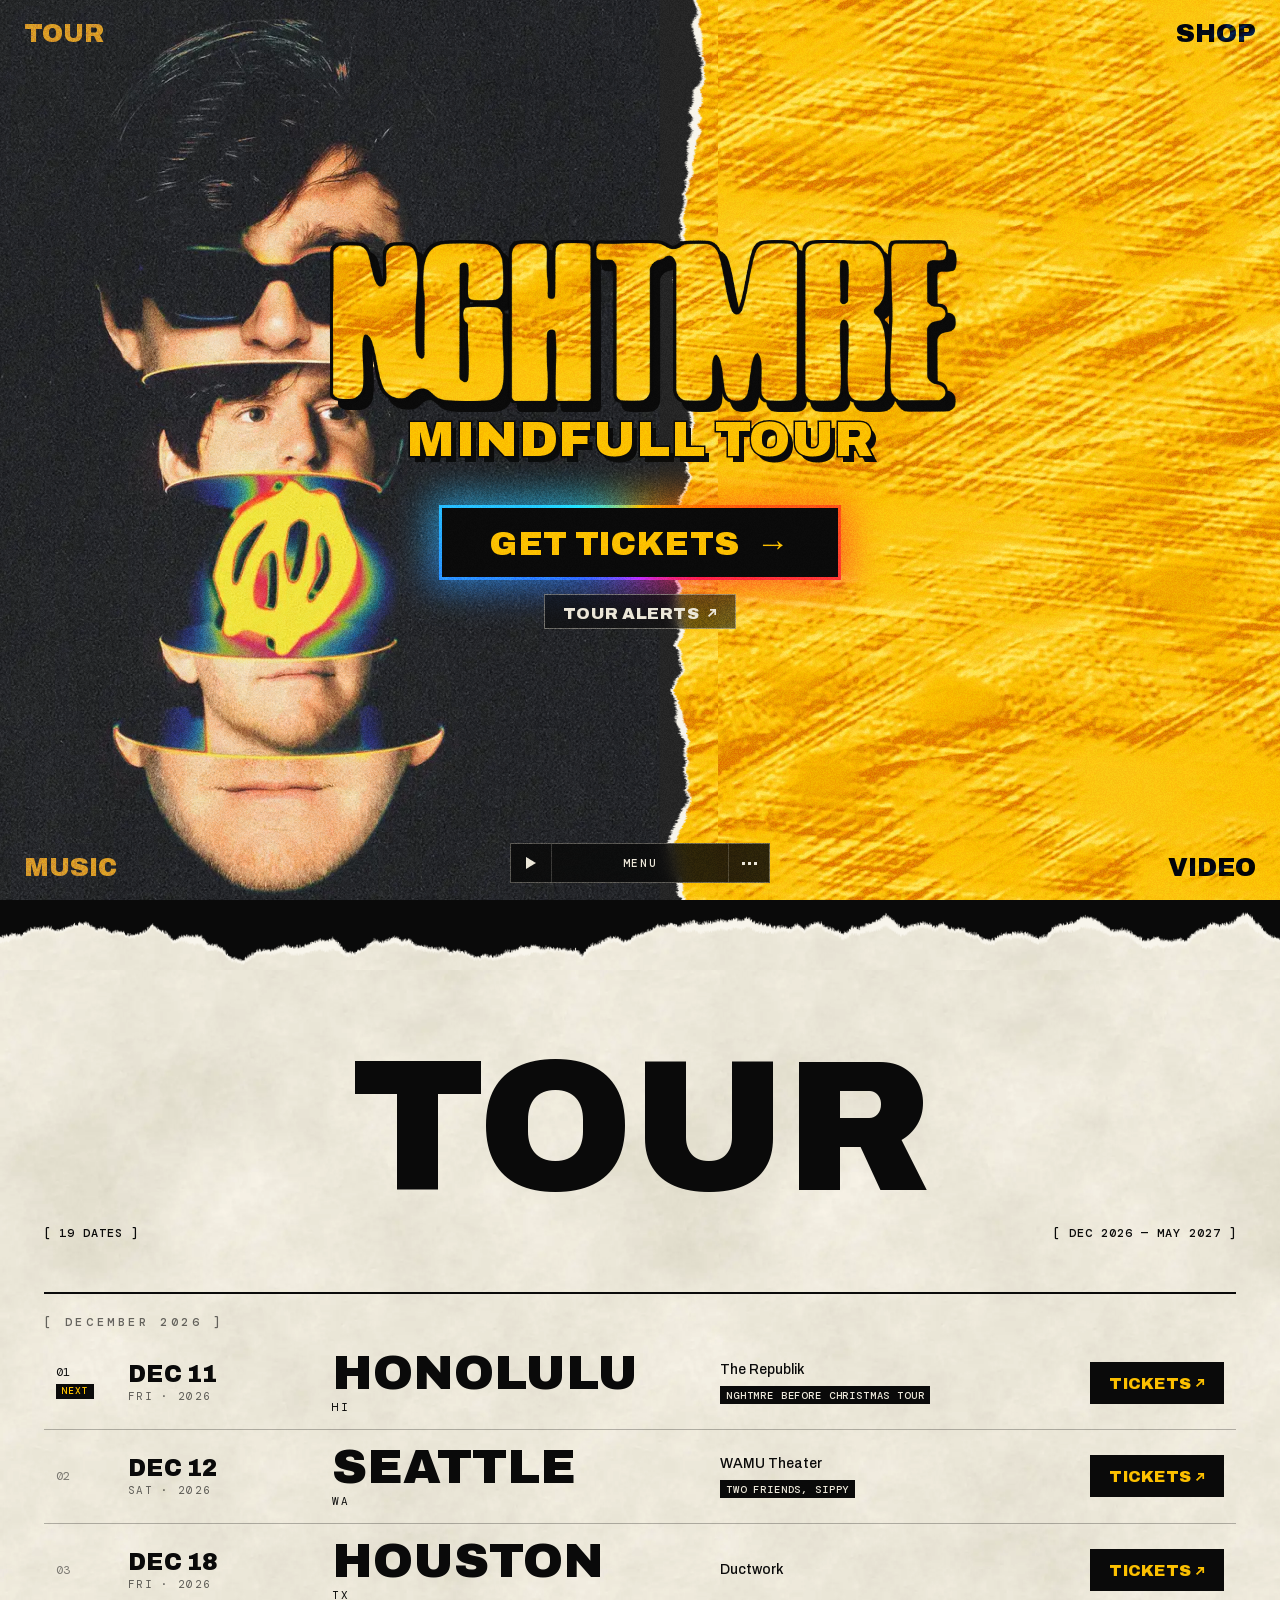
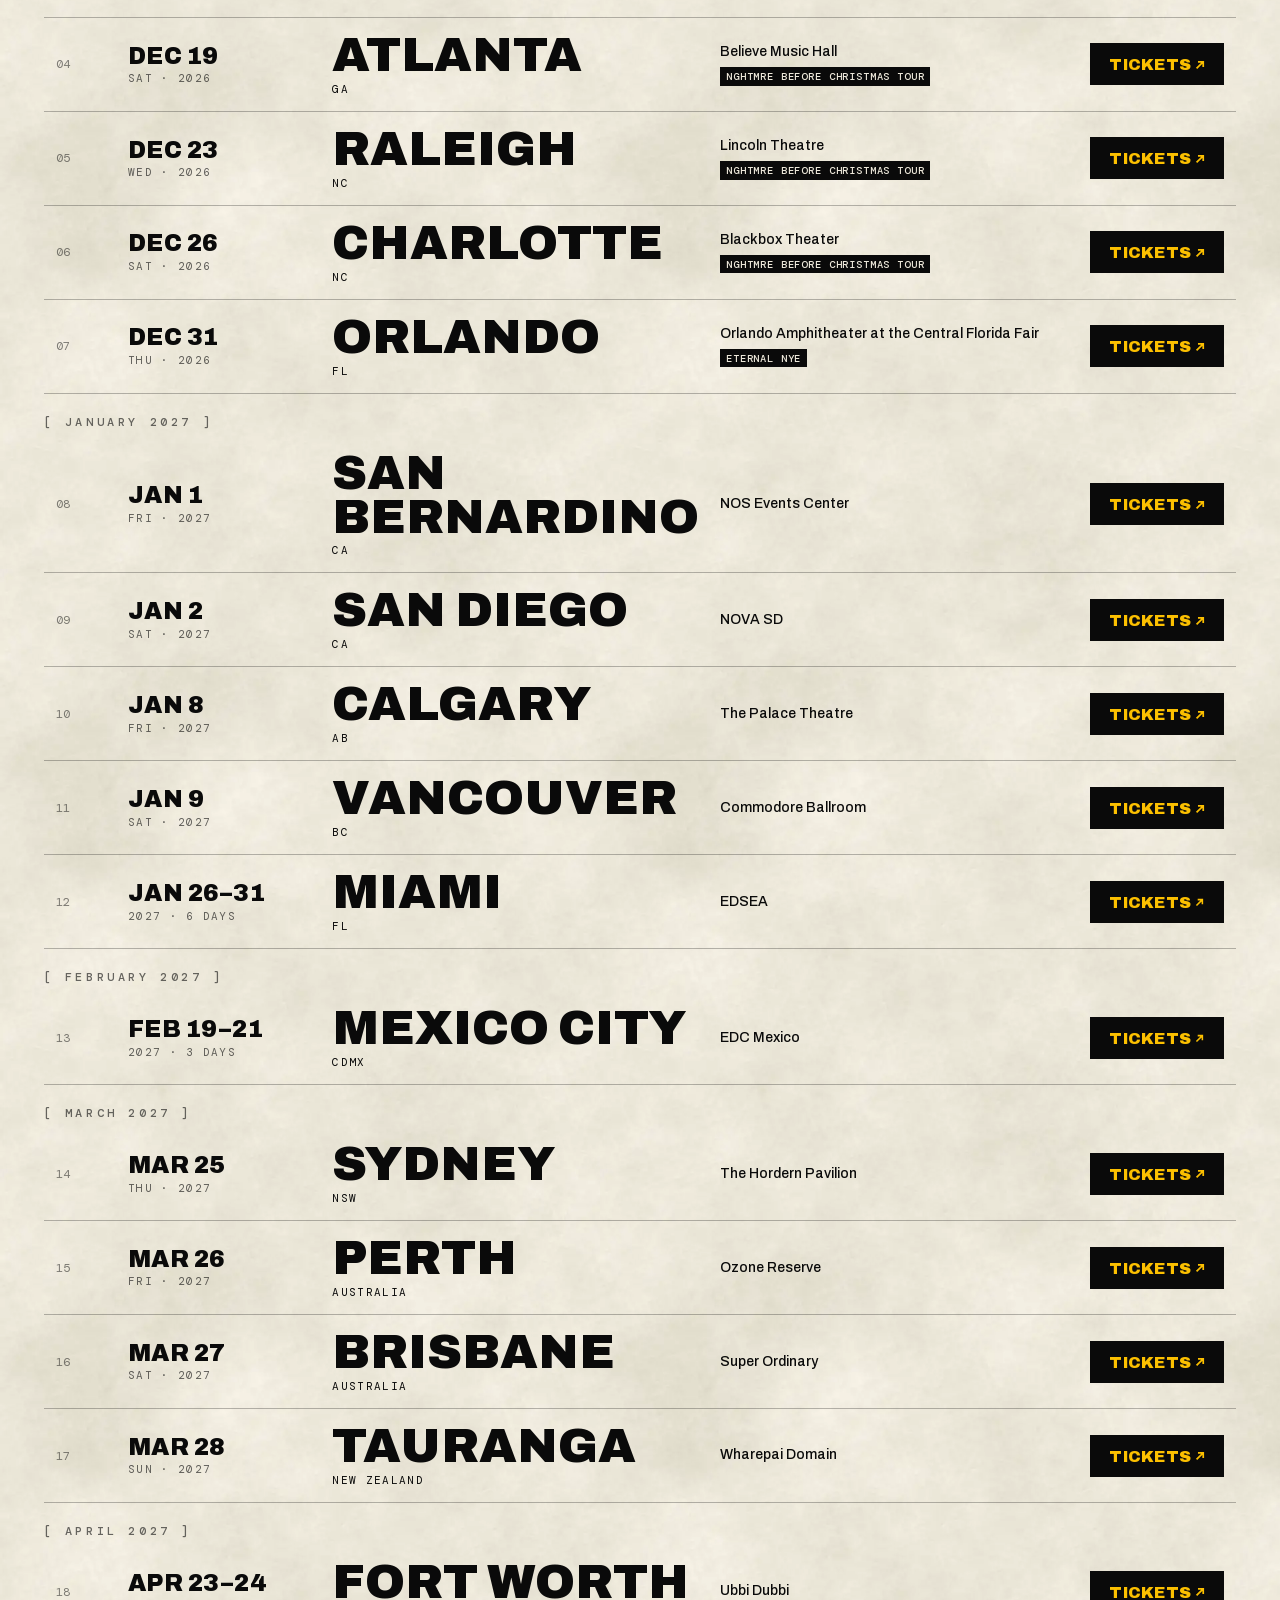
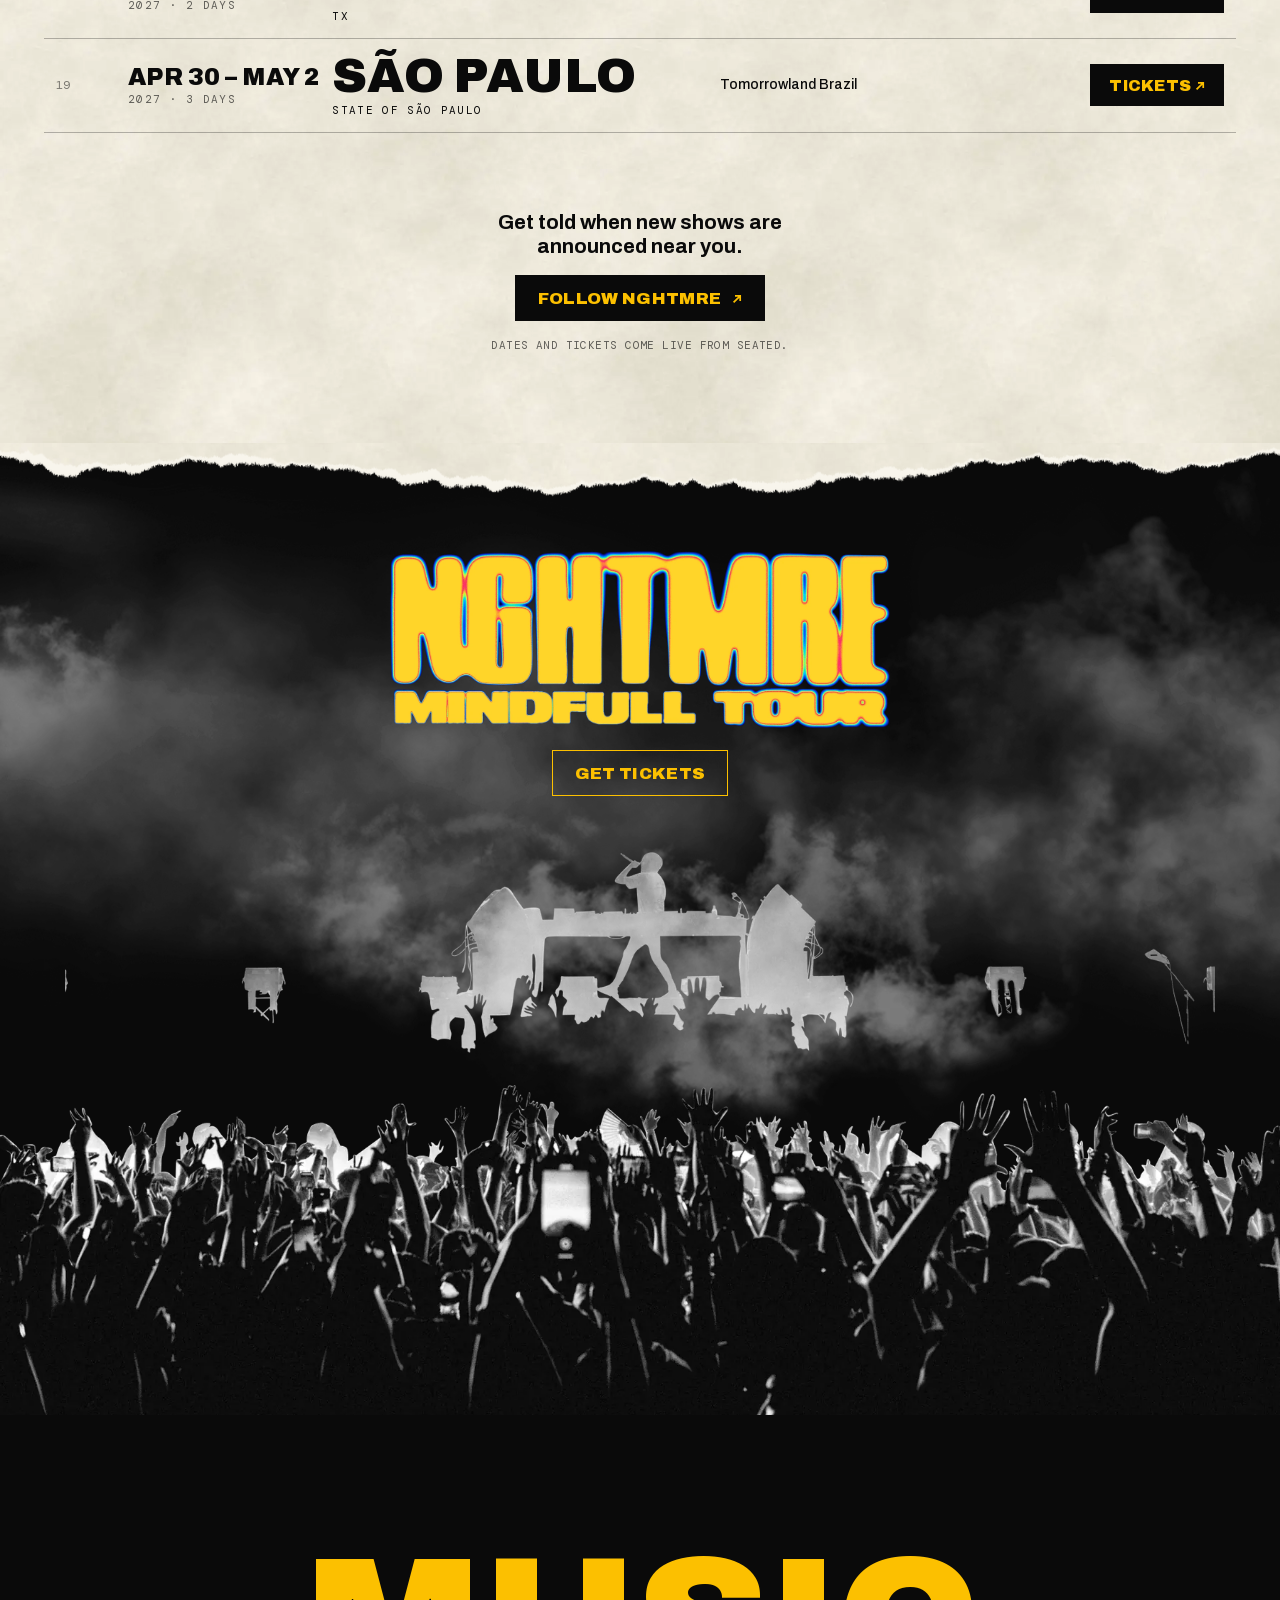
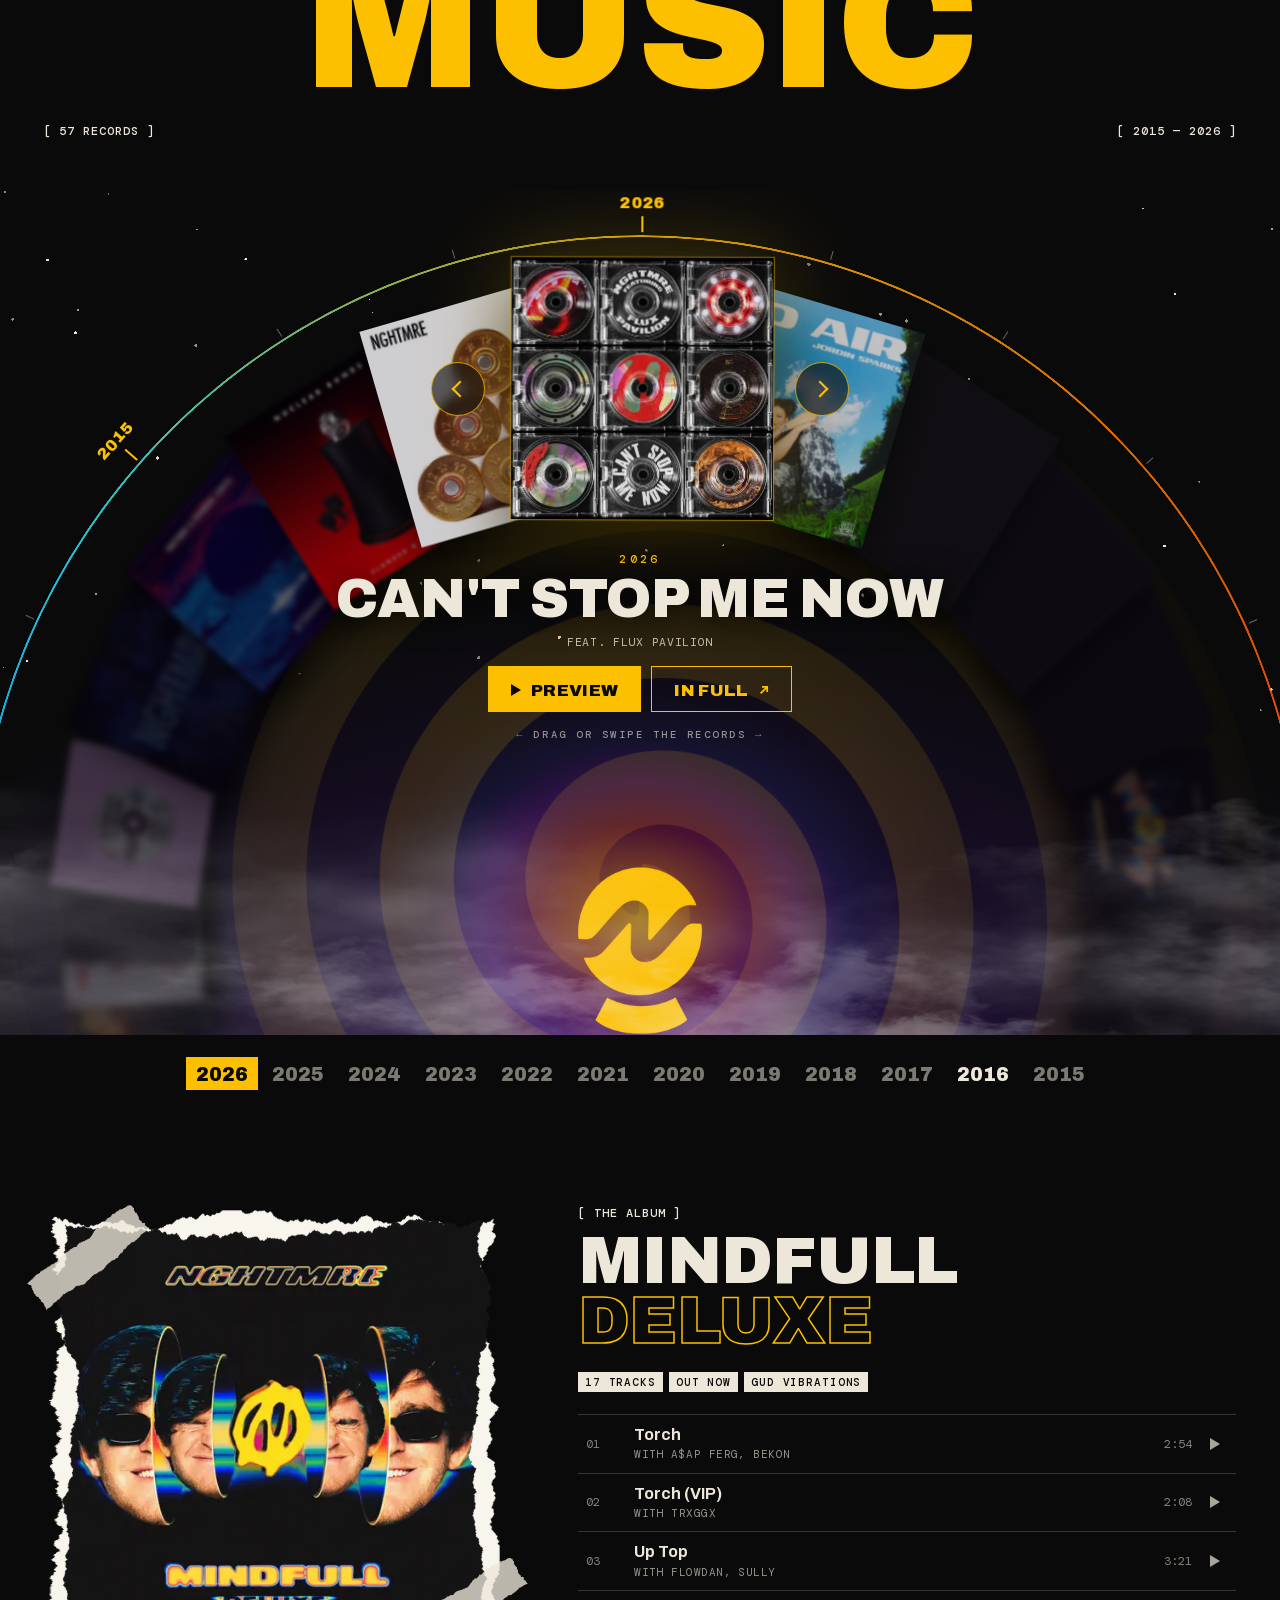
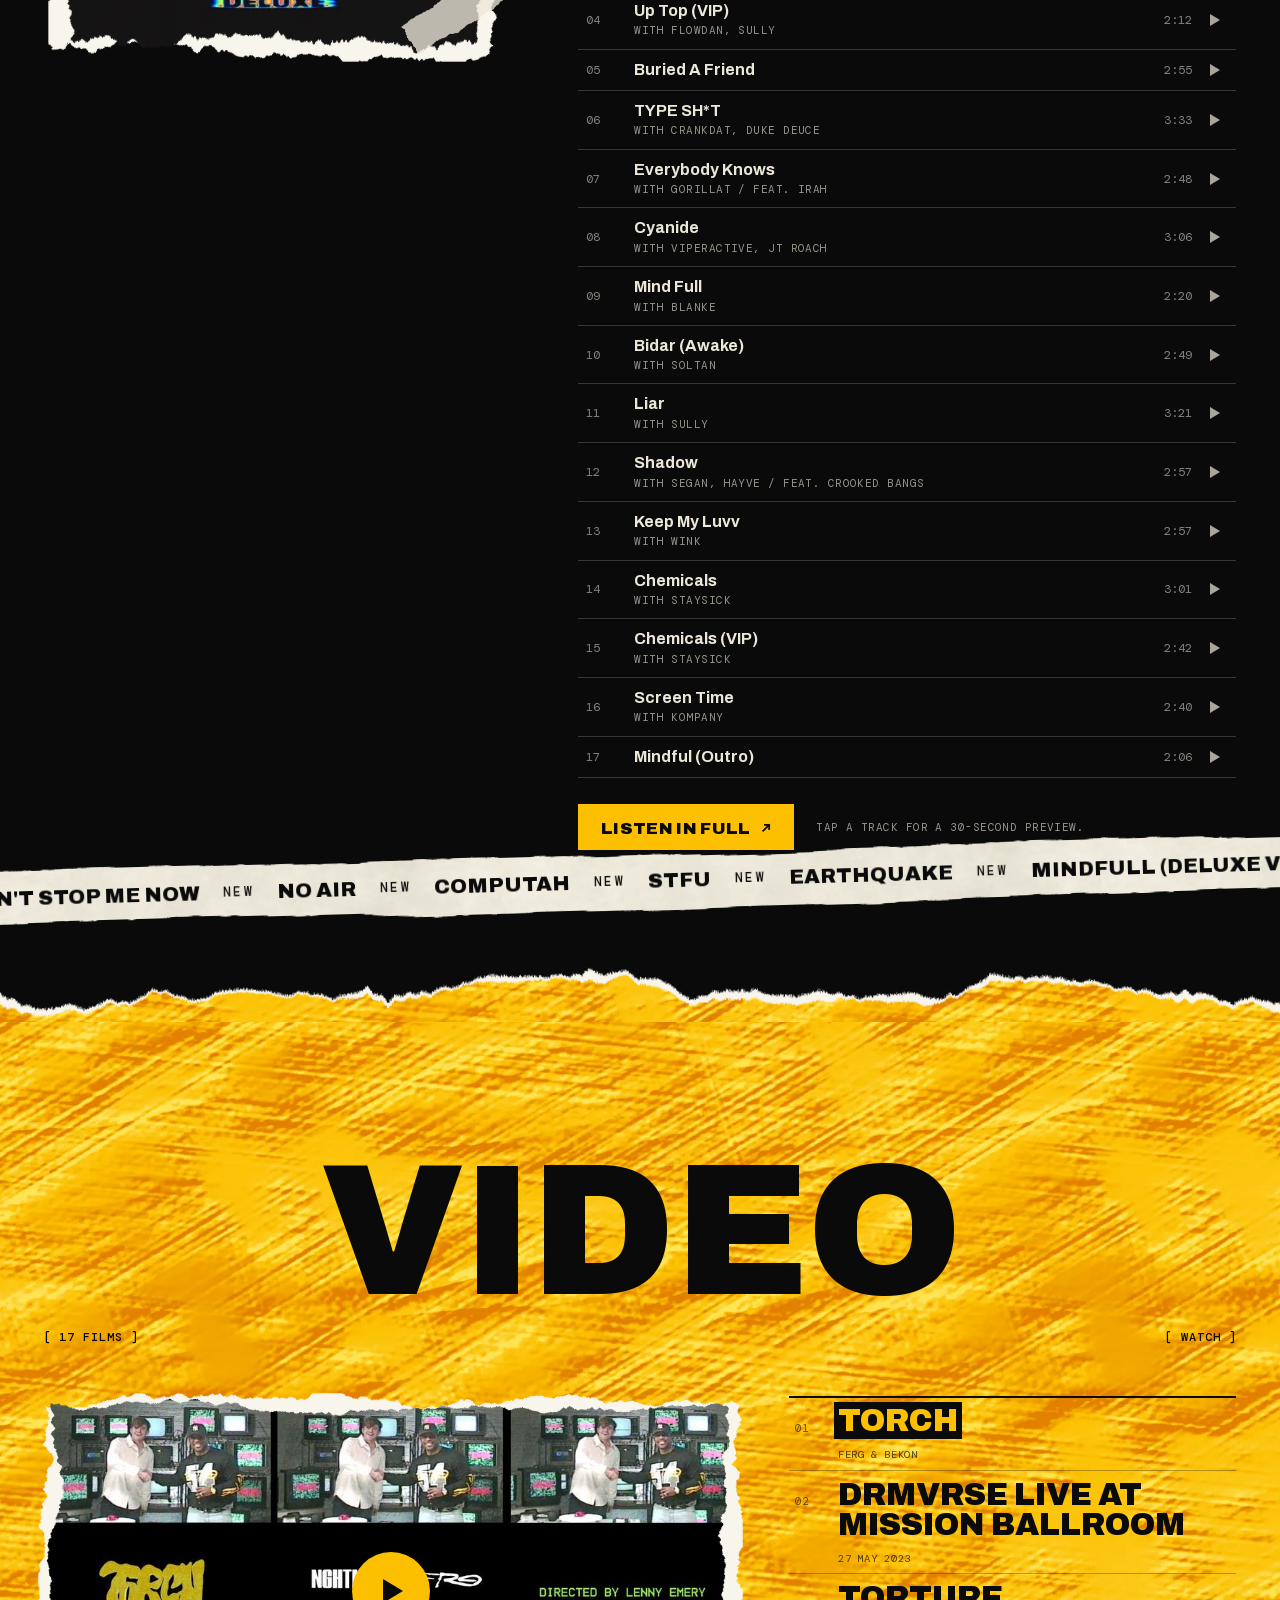
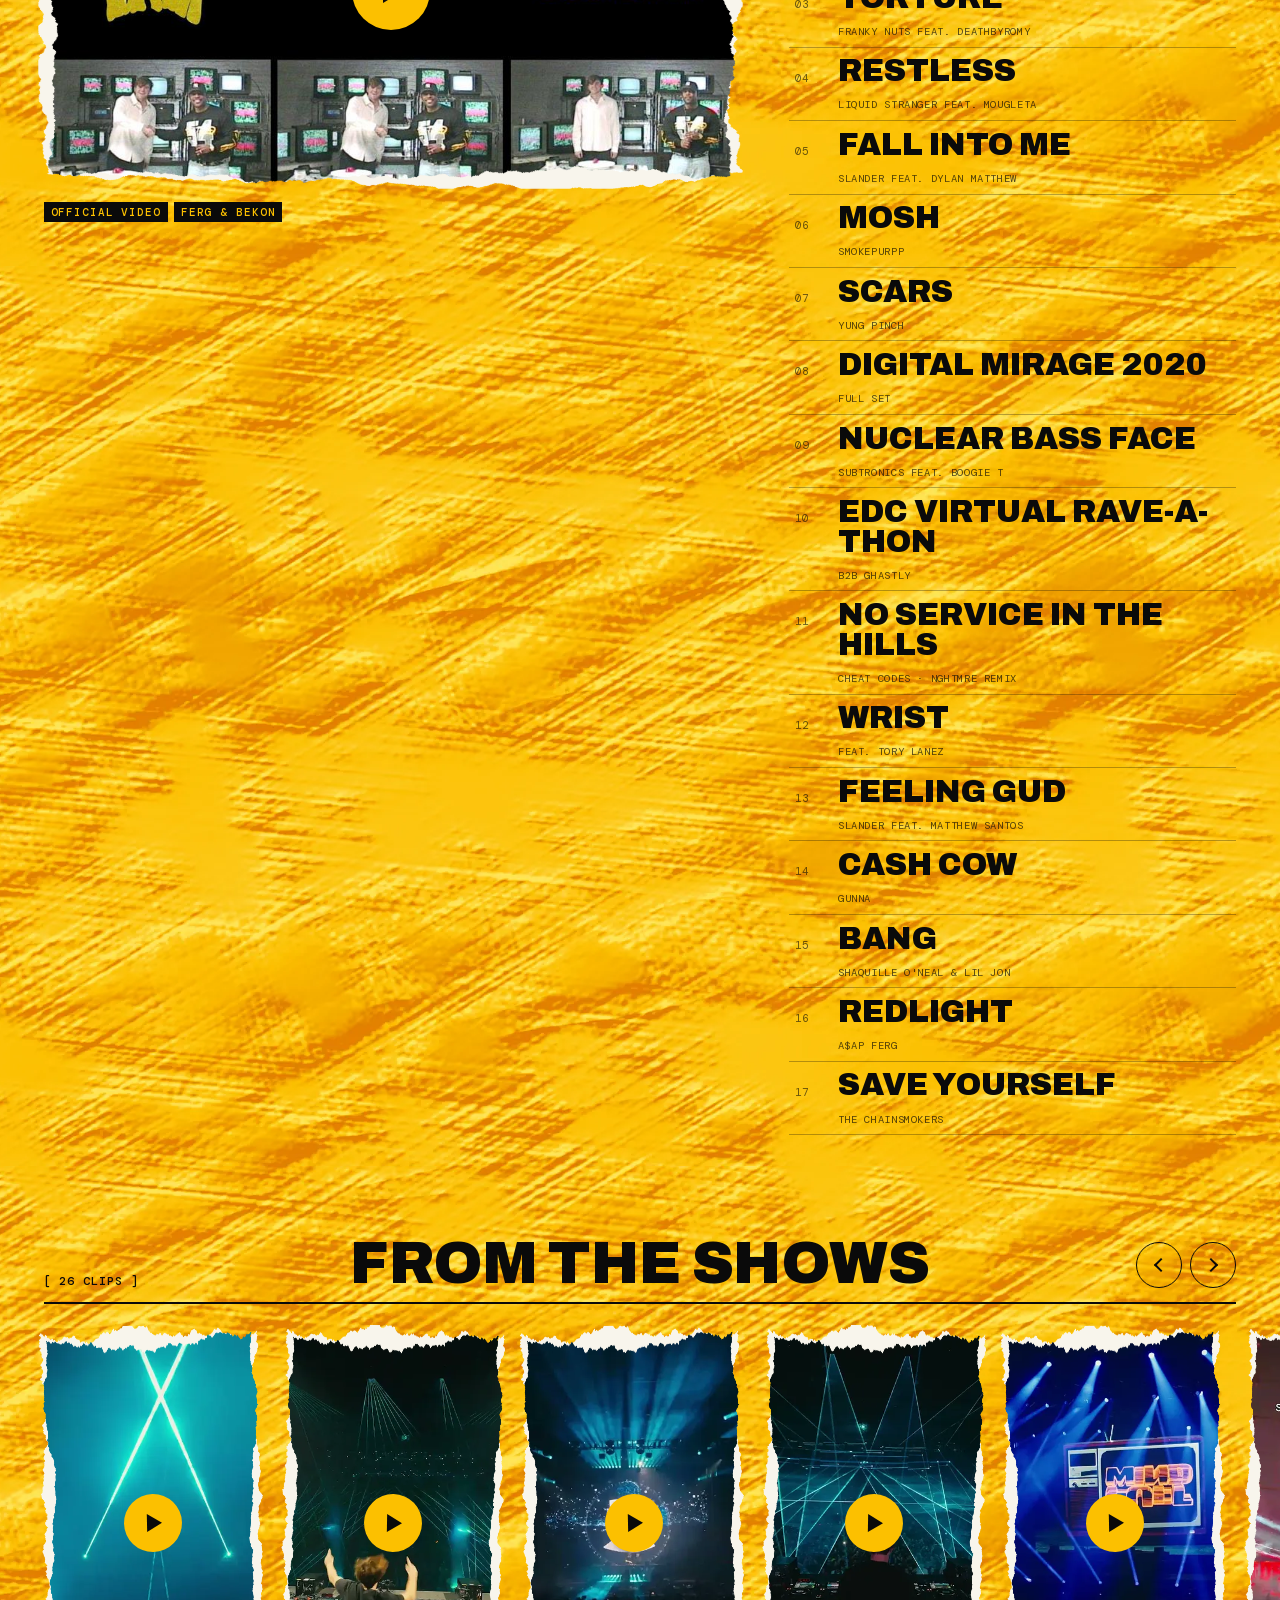
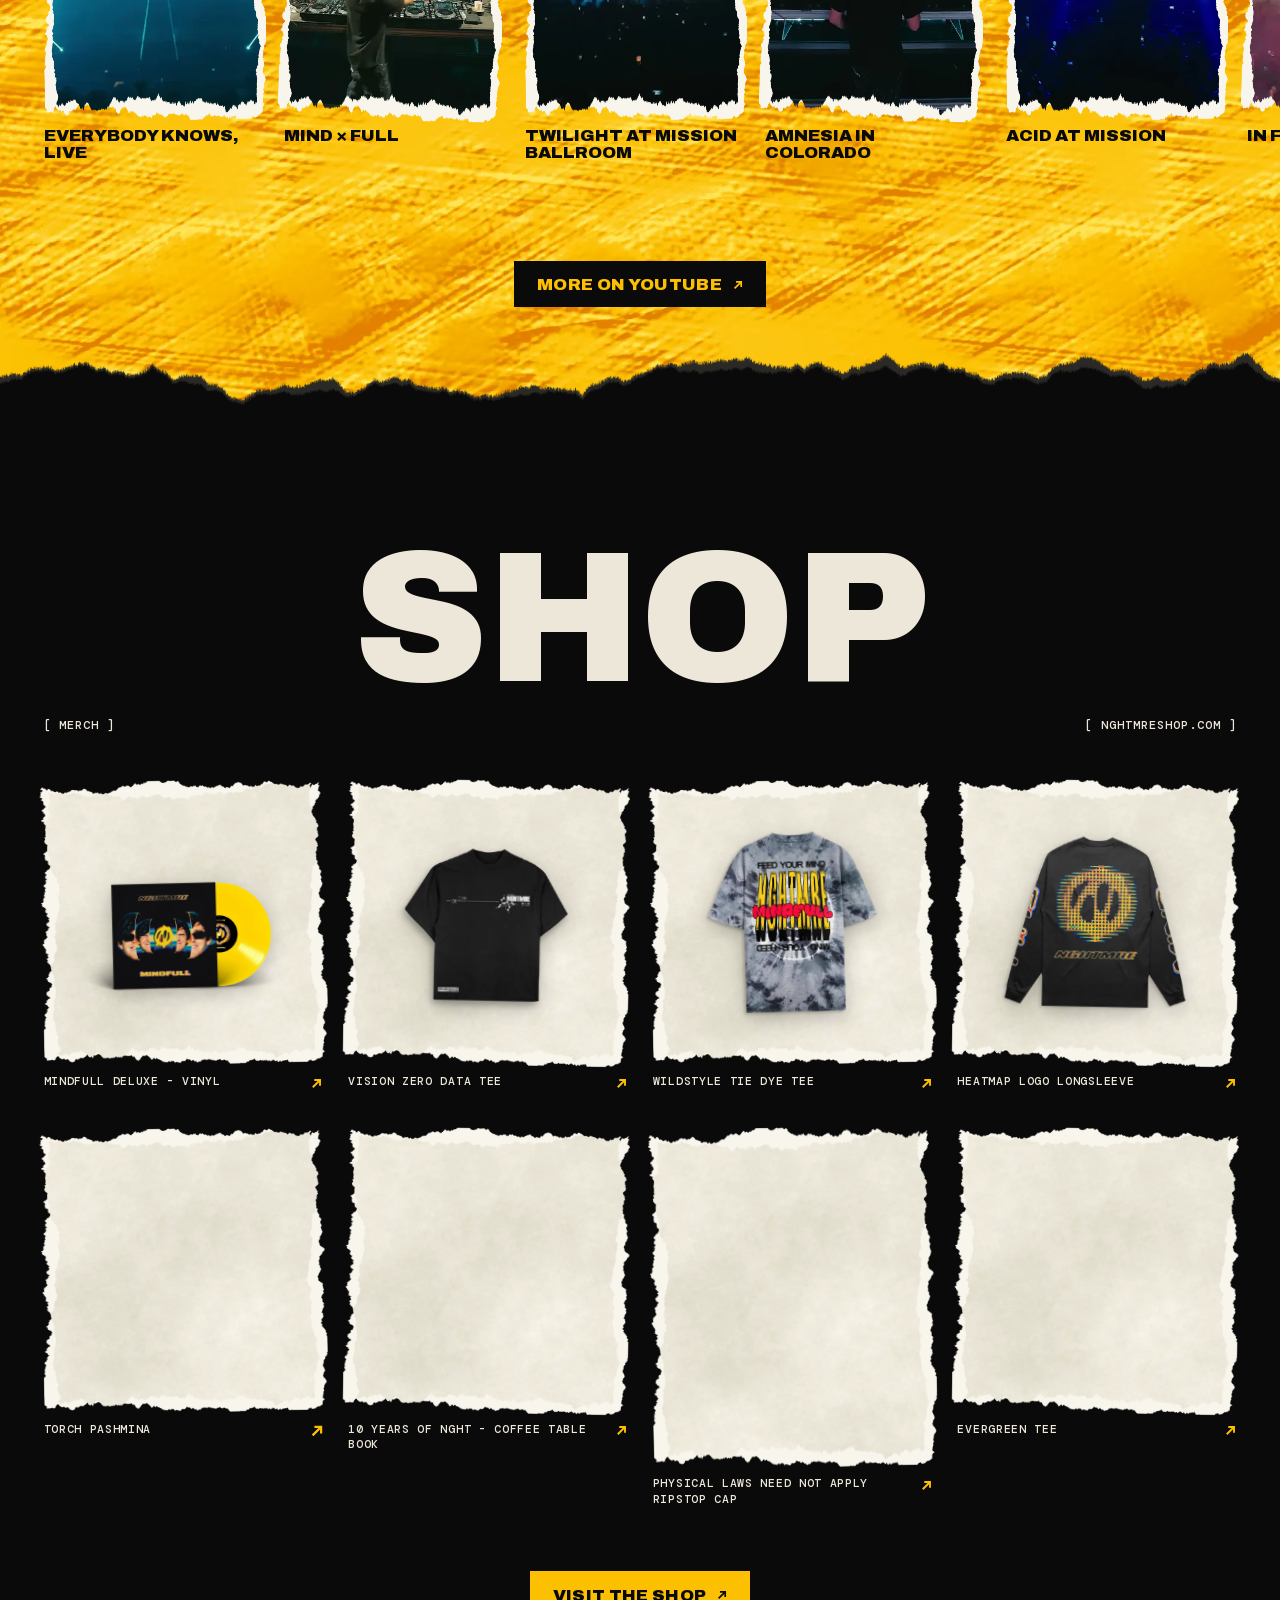
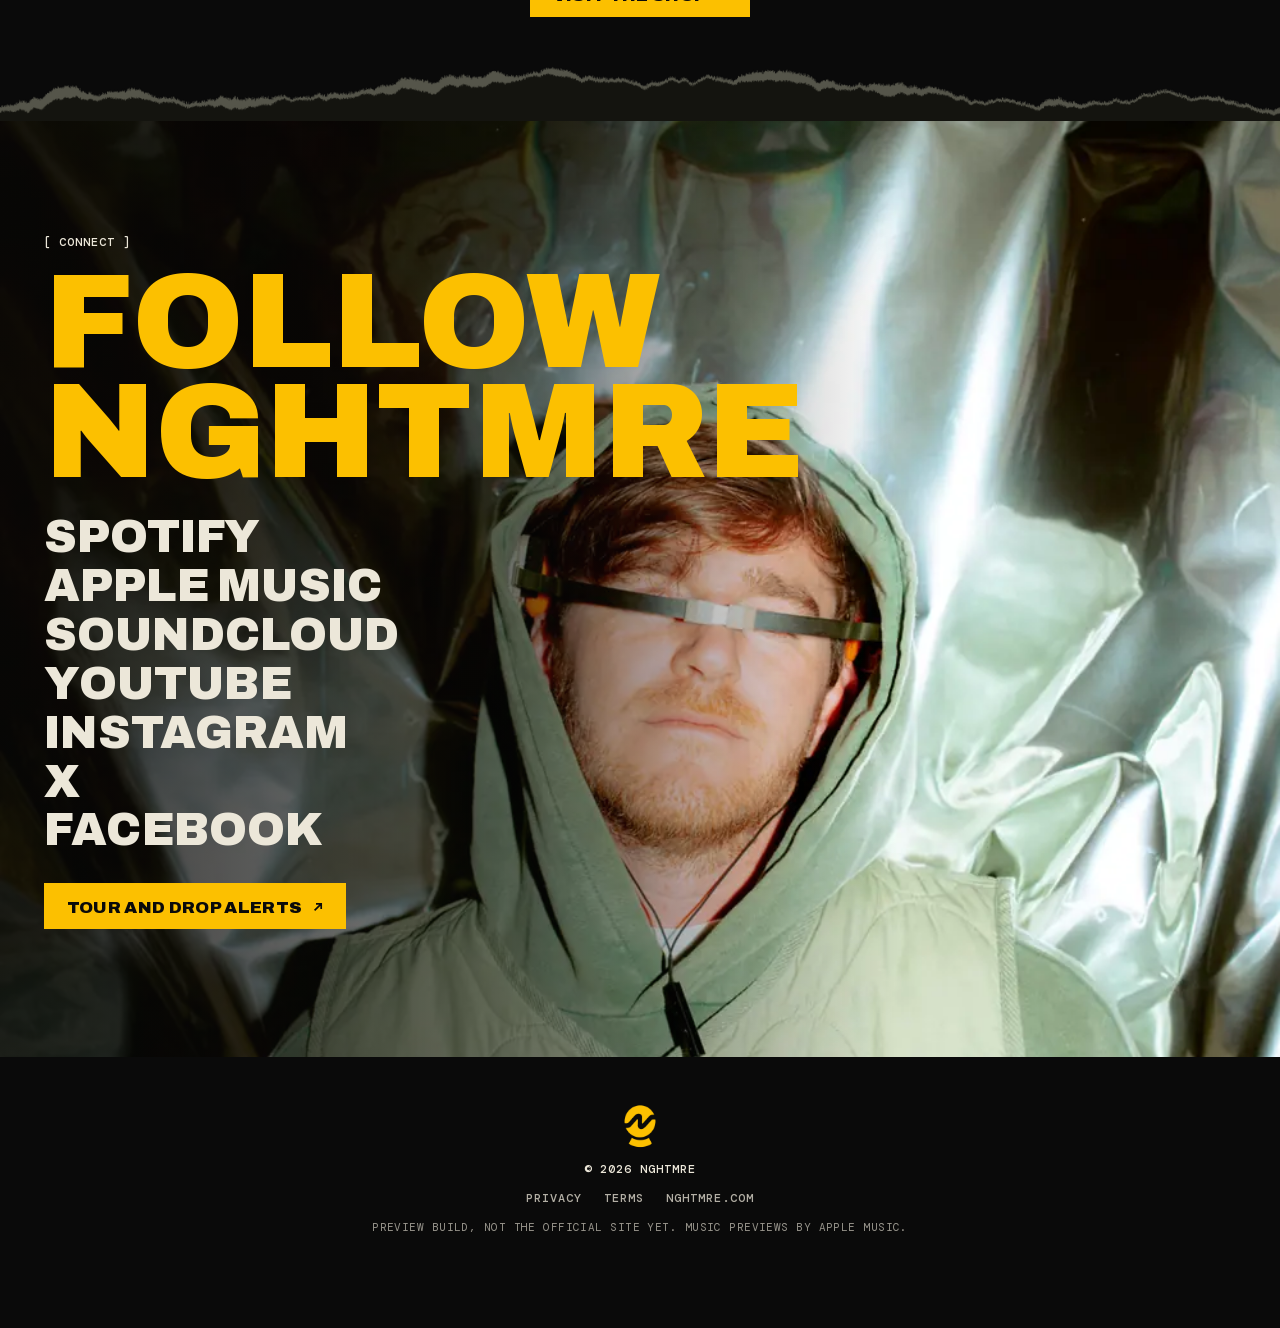
==== commit a7a3805c: "Links: no arrow on phones, and never the arrow character iPhones draw the north-east arrow character" ====
--- a/opus.html
+++ b/opus.html
@@ -59,7 +59,7 @@
   <ul class="bag-list" id="bag-list"></ul>
   <div class="bag-foot">
     <p class="bag-sum"><span>Subtotal</span> <b id="bag-sum">$0</b></p>
-    <a class="btn y solid bag-go" id="bag-go" href="https://nghtmreshop.com/cart" target="_blank" rel="noopener">Check out <span aria-hidden="true">&nearr;</span></a>
+    <a class="btn y solid bag-go" id="bag-go" href="https://nghtmreshop.com/cart" target="_blank" rel="noopener">Check out <span class="ext" aria-hidden="true"></span></a>
     <p class="fine">Checkout is on nghtmreshop.com, NGHTMRE's own store. Shipping and tax are added there.</p>
   </div>
 </div>
@@ -128,7 +128,7 @@
       </button>
       <div class="hero-btns">
         <a class="tix" href="#tour"><span>Get tickets <i aria-hidden="true">&rarr;</i></span></a>
-        <a class="hero-alerts" href="https://laylo.com/nghtmre/A9tr65" target="_blank" rel="noopener">Tour alerts <span aria-hidden="true">&nearr;</span></a>
+        <a class="hero-alerts" href="https://laylo.com/nghtmre/A9tr65" target="_blank" rel="noopener">Tour alerts <span class="ext" aria-hidden="true"></span></a>
       </div>
     </div>
   </section>
@@ -145,13 +145,13 @@
 
     <ol class="shows" id="shows">
       <li class="shows-wait">
-        <a href="https://nghtmre.com/pages/tour">The dates are on nghtmre.com <span aria-hidden="true">&nearr;</span></a>
+        <a href="https://nghtmre.com/pages/tour">The dates are on nghtmre.com <span class="ext" aria-hidden="true"></span></a>
       </li>
     </ol>
 
     <div class="tour-foot">
       <p>Get told when new shows are announced near you.</p>
-      <a class="btn solid" href="https://laylo.com/nghtmre" target="_blank" rel="noopener">Follow NGHTMRE <span aria-hidden="true">&nearr;</span></a>
+      <a class="btn solid" href="https://laylo.com/nghtmre" target="_blank" rel="noopener">Follow NGHTMRE <span class="ext" aria-hidden="true"></span></a>
       <p class="fine">Dates and tickets come live from Seated.</p>
     </div>
 
@@ -196,7 +196,7 @@
         <p class="dream-who" id="dream-who"></p>
         <div class="dream-btns">
           <button class="btn y solid" type="button" id="dream-play"><span class="dp-i" aria-hidden="true"></span><span class="dp-t">Preview</span></button>
-          <a class="btn y" id="dream-link" href="#" target="_blank" rel="noopener">In full <span aria-hidden="true">&nearr;</span></a>
+          <a class="btn y" id="dream-link" href="#" target="_blank" rel="noopener">In full <span class="ext" aria-hidden="true"></span></a>
         </div>
         <p class="dream-hint" aria-hidden="true"><span>&larr;</span> Drag or swipe the records <span>&rarr;</span></p>
       </div>
@@ -222,7 +222,7 @@
       </ul>
       <ol class="tracks" id="tracks"></ol>
       <div class="album-foot">
-        <a class="btn y solid" id="album-link" href="https://album.link/i/1887643726" target="_blank" rel="noopener">Listen in full <span aria-hidden="true">&nearr;</span></a>
+        <a class="btn y solid" id="album-link" href="https://album.link/i/1887643726" target="_blank" rel="noopener">Listen in full <span class="ext" aria-hidden="true"></span></a>
         <p class="fine">Tap a track for a 30-second preview.</p>
       </div>
     </div>
@@ -275,7 +275,7 @@
   </div>
 
   <div class="vid-more">
-    <a class="btn solid" href="https://www.youtube.com/@NGHTMRE" target="_blank" rel="noopener">More on YouTube <span aria-hidden="true">&nearr;</span></a>
+    <a class="btn solid" href="https://www.youtube.com/@NGHTMRE" target="_blank" rel="noopener">More on YouTube <span class="ext" aria-hidden="true"></span></a>
   </div>
 </section>
 
@@ -291,7 +291,7 @@
 
   <ul class="merch" id="merch"></ul>
   <div class="shop-more">
-    <a class="btn y solid" href="https://nghtmreshop.com" target="_blank" rel="noopener">Visit the shop <span aria-hidden="true">&nearr;</span></a>
+    <a class="btn y solid" href="https://nghtmreshop.com" target="_blank" rel="noopener">Visit the shop <span class="ext" aria-hidden="true"></span></a>
   </div>
 </section>
 
@@ -315,7 +315,7 @@
       <li><a href="https://twitter.com/NGHTMRE" target="_blank" rel="noopener"><span>X</span></a></li>
       <li><a href="https://www.facebook.com/nghtmre/" target="_blank" rel="noopener"><span>Facebook</span></a></li>
     </ul>
-    <a class="btn y solid" href="https://laylo.com/nghtmre" target="_blank" rel="noopener">Tour and drop alerts <span aria-hidden="true">&nearr;</span></a>
+    <a class="btn y solid" href="https://laylo.com/nghtmre" target="_blank" rel="noopener">Tour and drop alerts <span class="ext" aria-hidden="true"></span></a>
   </div>
 </section>
 
--- a/css/styles-opus.css
+++ b/css/styles-opus.css
@@ -589,6 +589,16 @@
   .dock-text { max-width: 26vw; }
 }
 
+/* outbound links: a drawn arrow, never the ↗ character (iPhones draw that as Apple's arrow emoji); none on phones */
+.ext { display: inline-block; flex: none; width: .62em; height: .62em; vertical-align: .02em; background: currentColor;
+  -webkit-mask: var(--ext-arrow) center / contain no-repeat; mask: var(--ext-arrow) center / contain no-repeat;
+  --ext-arrow: url("data:image/svg+xml,%3Csvg xmlns='http://www.w3.org/2000/svg' viewBox='0 0 10 10'%3E%3Cpath d='M1.6 8.4 8.2 1.8M3 1.8h5.2V7' fill='none' stroke='%23000' stroke-width='1.7'/%3E%3C/svg%3E"); }
+.sleeve-lt { display: none; }
+@media (max-width: 820px), (hover: none) and (pointer: coarse) {
+  .ext { display: none; }
+  .sleeve-lt { display: inline; }
+}
+
 @media (prefers-reduced-motion: reduce) {
   html { scroll-behavior: auto; }
   *, *::before, *::after { animation: none !important; transition-duration: .01s !important; }
